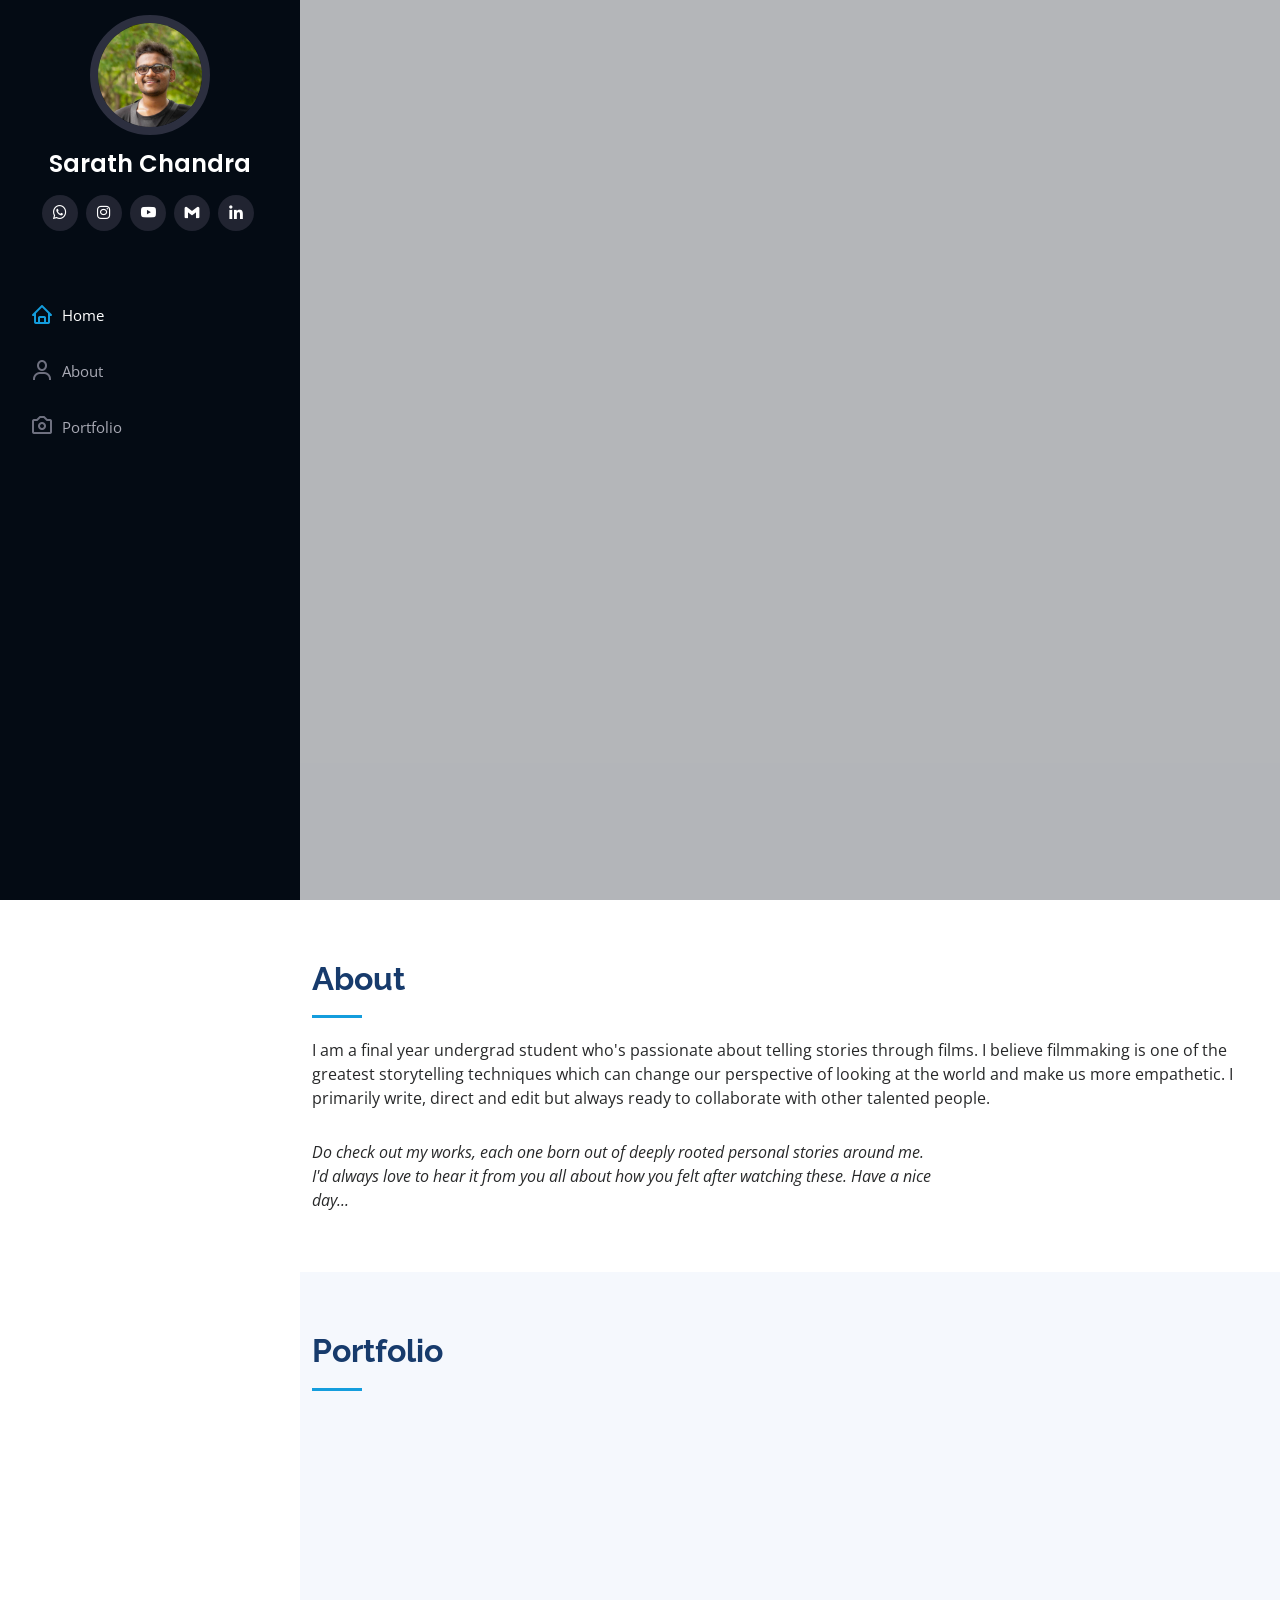
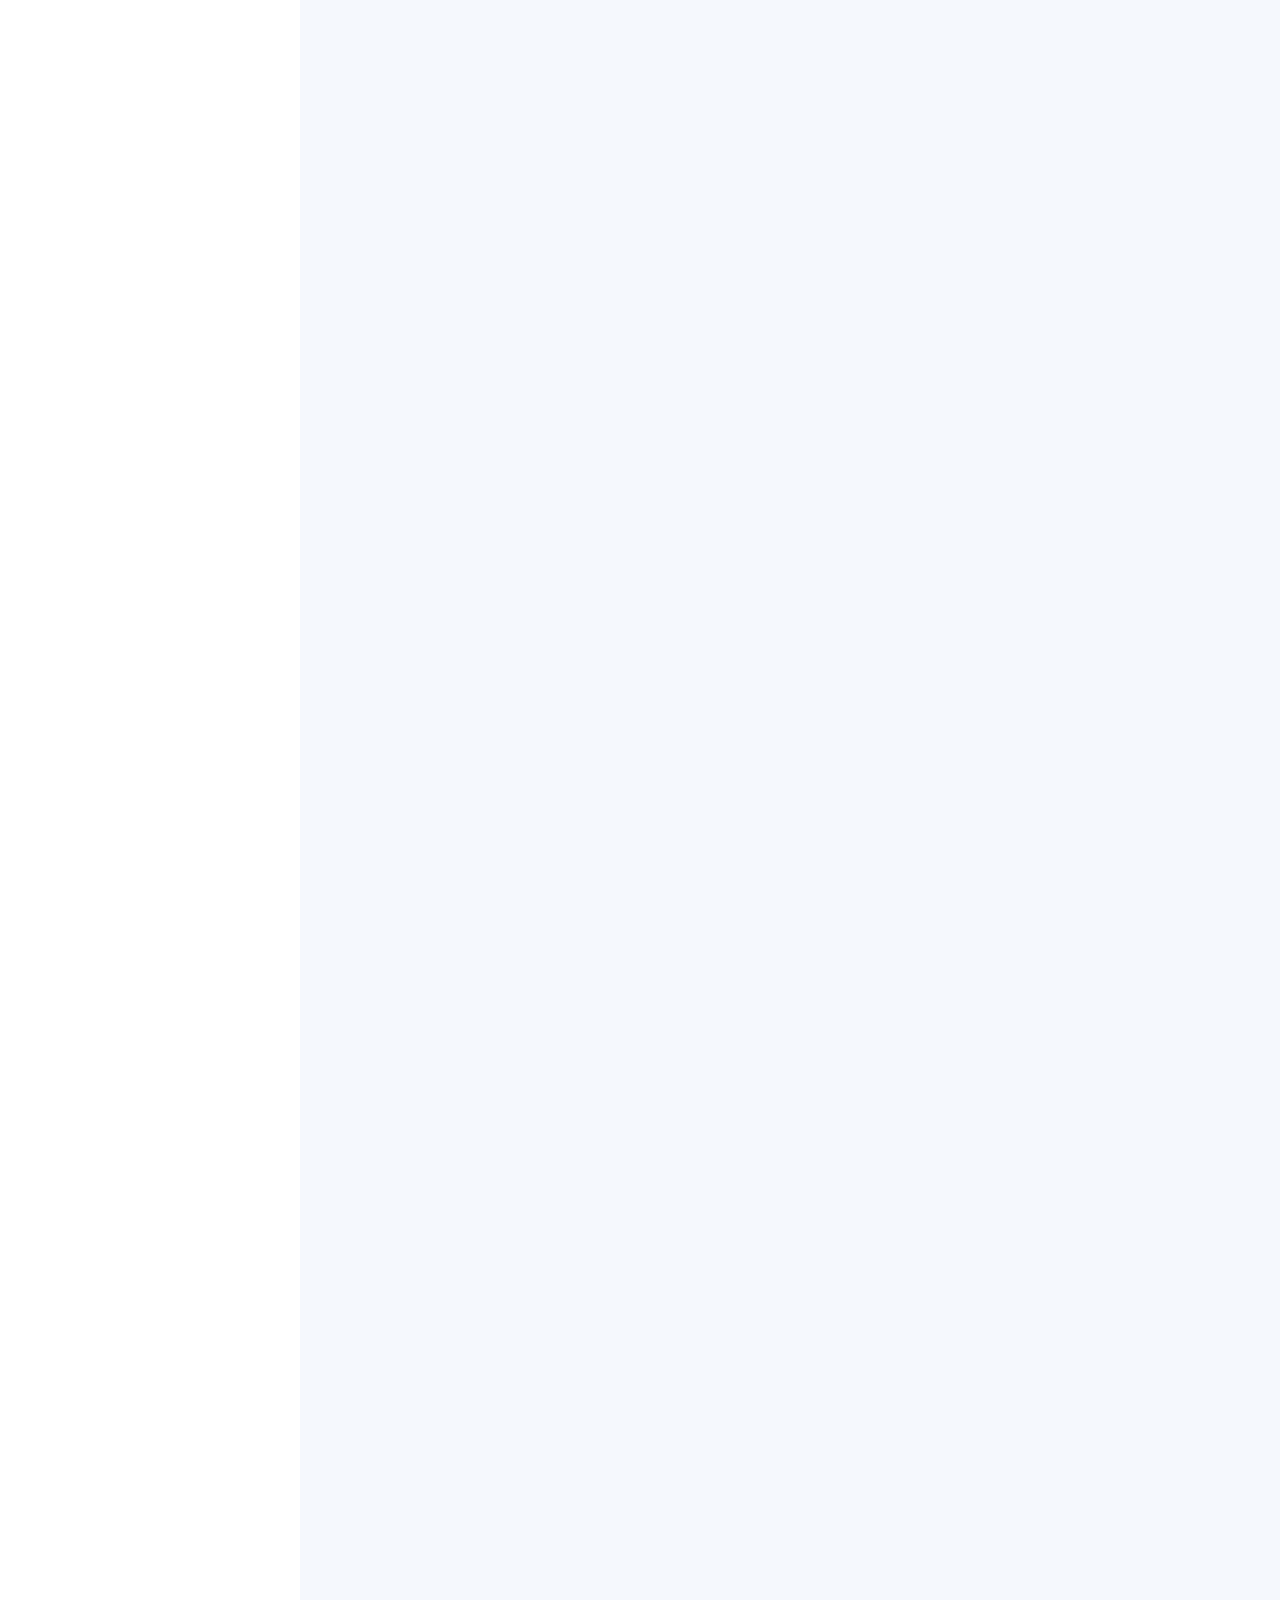
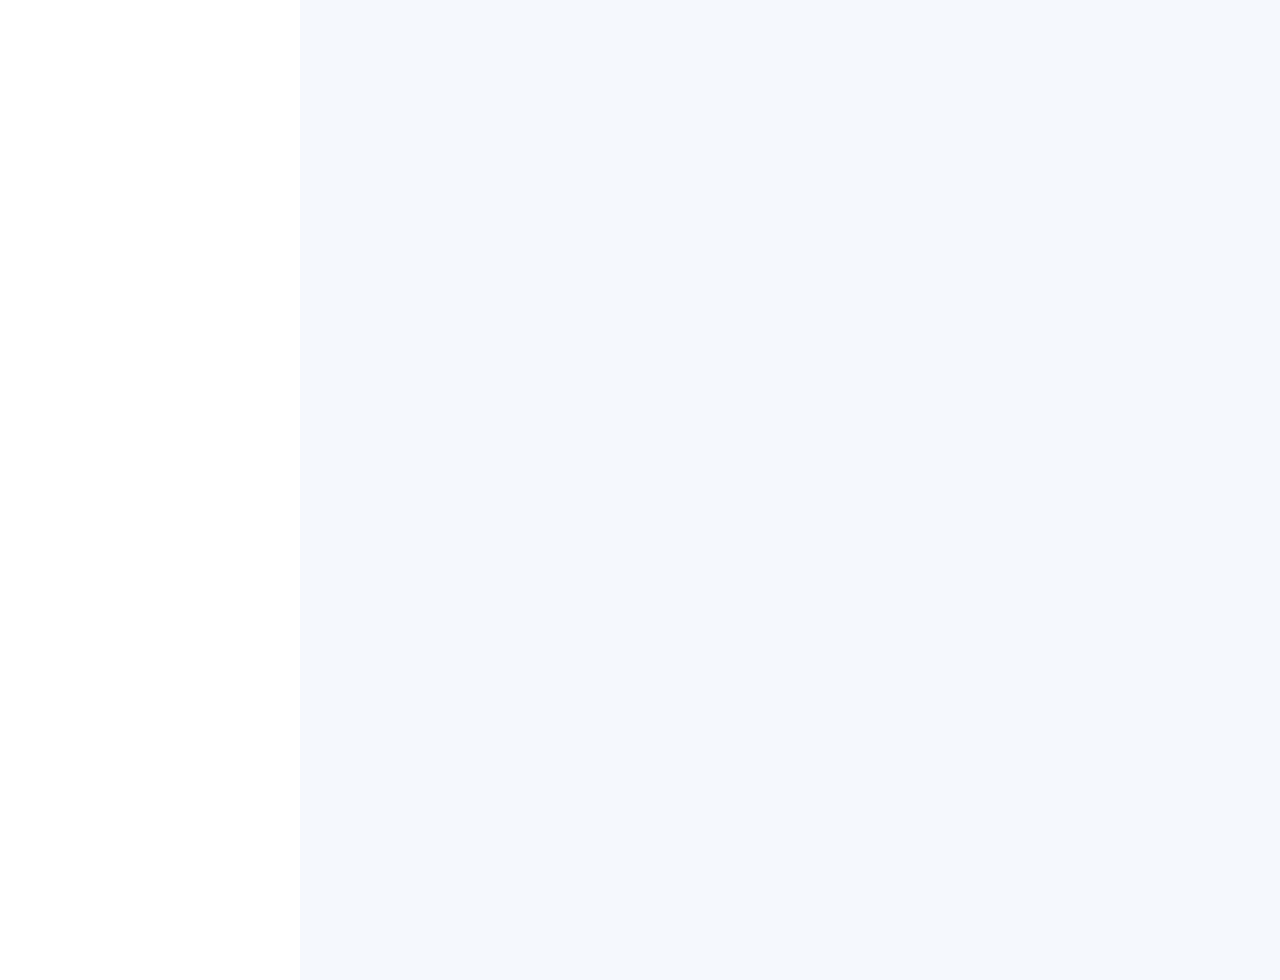
==== index.html @ f49d1298 "added reels" ====
<!DOCTYPE html>
<html lang="en">

<head>
  <meta charset="utf-8">
  <meta content="width=device-width, initial-scale=1.0" name="viewport">

  <title>Sarath Chandra - Portfolio</title>
  <meta content="" name="description">
  <meta content="" name="keywords">

  <!-- Favicons -->
  <link href="img/favicon.png" rel="icon">
  <link href="img/apple-touch-icon.png" rel="apple-touch-icon">

  <!-- Google Fonts -->
  <link href="https://fonts.googleapis.com/css?family=Open+Sans:300,300i,400,400i,600,600i,700,700i|Raleway:300,300i,400,400i,500,500i,600,600i,700,700i|Poppins:300,300i,400,400i,500,500i,600,600i,700,700i" rel="stylesheet">

  <!-- Vendor CSS Files -->
  <link href="assets/vendor/aos/aos.css" rel="stylesheet">
  <link href="assets/vendor/bootstrap/css/bootstrap.min.css" rel="stylesheet">
  <link href="assets/vendor/bootstrap-icons/bootstrap-icons.css" rel="stylesheet">
  <link href="assets/vendor/boxicons/css/boxicons.min.css" rel="stylesheet">
  <link href="assets/vendor/glightbox/css/glightbox.min.css" rel="stylesheet">
  <link href="assets/vendor/swiper/swiper-bundle.min.css" rel="stylesheet">

  <!-- Template Main CSS File -->
  <link href="style.css" rel="stylesheet">
</head>

<body>

  <!-- ======= Mobile nav toggle button ======= -->
  <i class="bi bi-list mobile-nav-toggle d-xl-none"></i>

  <!-- ======= Header ======= -->
  <header id="header">
    <div class="d-flex flex-column">

      <div class="profile">
        <img src="img/mypic.jpg" alt="" class="img-fluid rounded-circle">
        <h1 class="text-light"><a href="index.html">Sarath Chandra</a></h1>
        <div class="social-links mt-3 text-center">
          <a href="https://wa.me/9121639111" target="_blank" class="whatsapp"><i class="bx bxl-whatsapp"></i></a>
          <a href="https://www.instagram.com/sarath.chandra.k/" target="_blank" class="instagram"><i class="bx bxl-instagram"></i></a>
          <a href="https://www.youtube.com/@lawnmates1737" target="_blank" class="youtube"><i class="bx bxl-youtube"></i></a>
          <a href="mailto:workmail.sarath@gmail.com" target="_blank" class="gmail"><i class="bx bxl-gmail"></i></a>
          <a href="https://www.linkedin.com/in/sarath-chandra-b9487b220" target="_blank" class="linkedin"><i class="bx bxl-linkedin"></i></a>
        </div>
      </div>
      
      <nav id="navbar" class="nav-menu navbar">
        <ul>
          <li><a href="#hero" class="nav-link scrollto active"><i class="bx bx-home"></i> <span>Home</span></a></li>
          <li><a href="#about" class="nav-link scrollto"><i class="bx bx-user"></i> <span>About</span></a></li>
          <li><a href="#portfolio" class="nav-link scrollto"><i class="bx bx-camera"></i> <span>Portfolio</span></a></li>
          
         
        

        </ul>
      </nav><!-- .nav-menu -->
    </div>
  </header><!-- End Header -->

  <!-- ======= Hero Section ======= -->
  <section id="hero" class="d-flex flex-column justify-content-center align-items-center">
    <div class="hero-container" data-aos="fade-in">
      <h1>Hey you...</h1>
      <p><span class="typed" data-typed-items="Welcome..., నమస్కారం..., வருக..., नमस्कार..."></span></p>
    </div>
  
  </section><!-- End Hero -->

  <main id="main">

    <!-- ======= About Section ======= -->
    <section id="about" class="about">
      <div class="container">

        <div class="section-title">
          <h2>About</h2>
          <p> I am a final year undergrad student who's passionate about telling stories through films. I believe filmmaking is one of the greatest storytelling techniques which can change our perspective of looking at the world and make us more empathetic. I primarily write, direct and edit but always ready to collaborate with other talented people. 
            </p>
        </div>

        <div class="row">
          <div class="col-lg-8 pt-4 pt-lg-0 content" >
        
            <p class="fst-italic">
              Do check out my works, each one born out of deeply rooted personal stories around me. I'd always love to hear it from you all about how you felt after watching these. Have a nice day...
            </p>
          </div>
        </div>

      </div>
    </section><!-- End About Section -->

    <!-- ======= Portfolio Section ======= -->
    <section id="portfolio" class="portfolio section-bg">
      <div class="container">

        <div class="section-title">
          <h2>Portfolio</h2>
         </div>

        <div class="row" data-aos="fade-up">
          <div class="col-lg-12 d-flex justify-content-center">
            <ul id="portfolio-flters">
              <li data-filter="*" class="filter-active">All</li>
              <li data-filter=".filter-app">Short Films</li>
              <li data-filter=".filter-card">Micro Films</li>
              <li data-filter=".filter-make">Ad Films</li>
              <li data-filter=".filter-web">Plays</li>
              <li data-filter=".filter-reel">Reels</li>
            </ul>
          </div>
        </div>
        
        <div class="row portfolio-container" data-aos="fade-up" data-aos-delay="100">

            <div class="col-lg-4 col-md-6 portfolio-item filter-app">
            <div class="portfolio-wrap">
              <img src="img/20.chemistryposter.png" class="img-fluid" alt="">
              <div class="portfolio-links">
                <a href="img/20.chemistry.png" data-gallery="portfolioGallery" class="portfolio-lightbox"><i class="bx bx-info-circle"></i></a>
                <a href= "https://youtu.be/amoWPCdH-rs" target="_blank" title="Play Glimpse"><i class="bx bx-play"></i></a>
              </div>
            </div>
            </div>

            <div class="col-lg-4 col-md-6 portfolio-item filter-make">
            <div class="portfolio-wrap">
              <img src="img/19.137yearsofcokeadposter.jpg" class="img-fluid" alt="">
              <div class="portfolio-links">
                <a href="img/cocacolaad2.png" data-gallery="portfolioGallery" class="portfolio-lightbox"><i class="bx bx-info-circle"></i></a>
                <a href="https://drive.google.com/file/d/1lDJmnnoJ8OHc4qUSep_aVyc1HinkWiTU/view?usp=drive_link" target="_blank" title="Play"><i class="bx bx-play"></i></a>
              </div>
            </div>
          </div>

          <div class="col-lg-4 col-md-6 portfolio-item filter-card">
            <div class="portfolio-wrap">
              <img src="img/18.theparty_updatedposter.png" class="img-fluid" alt="">
              <div class="portfolio-links">
                <a href="img/18.theparty2.png" data-gallery="portfolioGallery" class="portfolio-lightbox"><i class="bx bx-info-circle"></i></a>
                <a href="https://www.instagram.com/reel/CtZBqgNg3Sz/" target="_blank" title="Play"> <i class="bx bx-play"></i></a>
              </div>
            </div>
          </div>

          <!--2023 reflections-->
          <div class="col-lg-4 col-md-6 portfolio-item filter-reel">
            <div class="portfolio-wrap">
              <img src="img\reflection23.jpg" class="img-fluid" alt="">
              <div class="portfolio-links">
                <a href="img\sfhreelsinfo.png" data-gallery="portfolioGallery" class="portfolio-lightbox"><i class="bx bx-info-circle"></i></a>
                <a href= "https://youtu.be/Xyq0mtbstQs?si=aU63a0dsyzYA0HAG" target="_blank" title="Play"><i class="bx bx-play"></i></a>
              </div>
            </div>
          </div>

          <!--2023 ks aih-->
          <div class="col-lg-4 col-md-6 portfolio-item filter-reel">
            <div class="portfolio-wrap">
              <img src="img\ks23AIH.jpg" class="img-fluid" alt="">
              <div class="portfolio-links">
                <a href="img\sfhreelsinfo.png" data-gallery="portfolioGallery" class="portfolio-lightbox"><i class="bx bx-info-circle"></i></a>
                <a href= "https://www.instagram.com/reel/CsRSO9Ws9M0/?utm_source=ig_web_copy_link" target="_blank" title="Play"><i class="bx bx-play"></i></a>
              </div>
            </div>
          </div>

          <!--2023 smt ks promo-->
          <div class="col-lg-4 col-md-6 portfolio-item filter-reel">
            <div class="portfolio-wrap">
              <img src="img\SFHReels.png" class="img-fluid" alt="">
              <div class="portfolio-links">
                <a href="img\sfhreelsinfo.png" data-gallery="portfolioGallery" class="portfolio-lightbox"><i class="bx bx-info-circle"></i></a>
                <a href= "https://www.instagram.com/reel/CrfMZRbAGXr/?utm_source=ig_web_copy_link" target="_blank" title="Play"><i class="bx bx-play"></i></a>
              </div>
            </div>
          </div>

          <!--2023 ks promo-->
          <div class="col-lg-4 col-md-6 portfolio-item filter-reel">
            <div class="portfolio-wrap">
              <img src="img\ks23promo.png" class="img-fluid" alt="">
              <div class="portfolio-links">
                <a href="img\sfhreelsinfo.png" data-gallery="portfolioGallery" class="portfolio-lightbox"><i class="bx bx-info-circle"></i></a>
                <a href= "https://www.instagram.com/reel/CrZ72AsMELf/?utm_source=ig_web_copy_link" target="_blank" title="Play"><i class="bx bx-play"></i></a>
              </div>
            </div>
          </div>

          <!--2023 daksh aih-->
          <div class="col-lg-4 col-md-6 portfolio-item filter-reel">
            <div class="portfolio-wrap">
              <img src="img\daksh23AIH.jpg" class="img-fluid" alt="">
              <div class="portfolio-links">
                <a href="img\sfhreelsinfo.png" data-gallery="portfolioGallery" class="portfolio-lightbox"><i class="bx bx-info-circle"></i></a>
                <a href= "https://www.instagram.com/reel/Cq24mKULUfH/?utm_source=ig_web_copy_link" target="_blank" title="Play"><i class="bx bx-play"></i></a>
              </div>
            </div>
          </div>

          <!--2023 daksh promo-->
          <div class="col-lg-4 col-md-6 portfolio-item filter-reel">
            <div class="portfolio-wrap">
              <img src="img\daksh23promo.jpg" class="img-fluid" alt="">
              <div class="portfolio-links">
                <a href="img\sfhreelsinfo.png" data-gallery="portfolioGallery" class="portfolio-lightbox"><i class="bx bx-info-circle"></i></a>
                <a href= "https://www.instagram.com/reel/CqiD5UsjJ1c/?utm_source=ig_web_copy_link" target="_blank" title="Play"><i class="bx bx-play"></i></a>
              </div>
            </div>
          </div>

          <!--2023 colosseum aih-->
          <div class="col-lg-4 col-md-6 portfolio-item filter-reel">
            <div class="portfolio-wrap">
              <img src="img\colosseum23AIH.jpg" class="img-fluid" alt="">
              <div class="portfolio-links">
                <a href="img\sfhreelsinfo.png" data-gallery="portfolioGallery" class="portfolio-lightbox"><i class="bx bx-info-circle"></i></a>
                <a href= "https://www.instagram.com/reel/Cp2qAFEDLOa/?utm_source=ig_web_copy_link" target="_blank" title="Play"><i class="bx bx-play"></i></a>
              </div>
            </div>
          </div>

          <!--2023 colosseum promo-->
          <div class="col-lg-4 col-md-6 portfolio-item filter-reel">
            <div class="portfolio-wrap">
              <img src="img\colosseum_promo_2023.jpg" class="img-fluid" alt="">
              <div class="portfolio-links">
                <a href="img\sfhreelsinfo.png" data-gallery="portfolioGallery" class="portfolio-lightbox"><i class="bx bx-info-circle"></i></a>
                <a href= "https://www.instagram.com/reel/Cpc--iNJKsD/?utm_source=ig_web_copy_link" target="_blank" title="Play"><i class="bx bx-play"></i></a>
              </div>
            </div>
          </div>

          <div class="col-lg-4 col-md-6 portfolio-item filter-app">
            <div class="portfolio-wrap">
              <img src="img/17.splitposter.png" class="img-fluid" alt="">
              <div class="portfolio-links">
                <a href="img/17.split2.png"data-gallery="portfolioGallery" class="portfolio-lightbox"><i class="bx bx-info-circle"></i></a>
                <a href="https://drive.google.com/file/d/1t9j_bDFyWEEx2SCdiOYQ45UoPZ-ipkiC/view?usp=sharing" target="_blank" title="Play"><i class="bx bx-play"></i></a>
              </div>
            </div>
          </div>

          <div class="col-lg-4 col-md-6 portfolio-item filter-app">
            <div class="portfolio-wrap">
              <img src="img\16.oltposter.png" class="img-fluid" alt="">
              <div class="portfolio-links">
                <a href="img\15.olt2.png"data-gallery="portfolioGallery" class="portfolio-lightbox"><i class="bx bx-info-circle"></i></a>
                <a href="https://www.instagram.com/tv/Cmt0NiLIvm7/?utm_source=ig_web_copy_link" target="_blank" title="Play"><i class="bx bx-play"></i></a>
              </div>
            </div>
          </div>

          <div class="col-lg-4 col-md-6 portfolio-item filter-app">
            <div class="portfolio-wrap">
              <img src="img\15.apaarthamposter.png" class="img-fluid" alt="">
              <div class="portfolio-links">
                <a href="img\14.apaartham2.png"data-gallery="portfolioGallery" class="portfolio-lightbox"><i class="bx bx-info-circle"></i></a>
                <a href="https://clasc.page.link/nvnh3MQYfusKuFMQ6" target="_blank" title="Play"><i class="bx bx-play"></i></a>
              </div>
            </div>
          </div>

          <div class="col-lg-4 col-md-6 portfolio-item filter-card">
            <div class="portfolio-wrap">
              <img src="img\14.courageposter.png" class="img-fluid" alt="">
              <div class="portfolio-links">
                <a href="img\13.courage2.png" data-gallery="portfolioGallery" class="portfolio-lightbox"><i class="bx bx-info-circle"></i></a>
                <a href="https://drive.google.com/file/d/1FhWVODr_g1e5mhJK10L5Zcziqpof5TRI/view?usp=sharing" target="_blank" title="Play"><i class="bx bx-play"></i></a>
              </div>
            </div>
          </div>

          <!--2022 carpe aih-->
          <div class="col-lg-4 col-md-6 portfolio-item filter-reel">
            <div class="portfolio-wrap">
              <img src="img\SFHReels.png" class="img-fluid" alt="">
              <div class="portfolio-links">
                <a href="img\sfhreelsinfo.png" data-gallery="portfolioGallery" class="portfolio-lightbox"><i class="bx bx-info-circle"></i></a>
                <a href= "https://www.instagram.com/reel/Ckr9-EfjJRz/?utm_source=ig_web_copy_link" target="_blank" title="Play"><i class="bx bx-play"></i></a>
              </div>
            </div>
          </div>

          <!--2022 carpe promo-->
          <div class="col-lg-4 col-md-6 portfolio-item filter-reel">
            <div class="portfolio-wrap">
              <img src="img\SFHReels.png" class="img-fluid" alt="">
              <div class="portfolio-links">
                <a href="img\sfhreelsinfo.png" data-gallery="portfolioGallery" class="portfolio-lightbox"><i class="bx bx-info-circle"></i></a>
                <a href= "https://www.instagram.com/reel/CkPof15DvHZ/?utm_source=ig_web_copy_link" target="_blank" title="Play"><i class="bx bx-play"></i></a>
              </div>
            </div>
          </div>

          <div class="col-lg-4 col-md-6 portfolio-item filter-make">
            <div class="portfolio-wrap">
              <img src="img\13.whatismyaccountbalanceposter.png" class="img-fluid" alt="">
              <div class="portfolio-links">
                <a href="img\12.whatismyaccountbalance2.png" data-gallery="portfolioGallery" class="portfolio-lightbox"><i class="bx bx-info-circle"></i></a>
                <a href="https://drive.google.com/file/d/1NBv83fiydj52GQDJiF7b1V5cBhkvCHwy/view?usp=share_link" target="_blank" title="Play"><i class="bx bx-play"></i></a>
              </div>
            </div>
          </div>

          <!--2022 ks ori-->
          <div class="col-lg-4 col-md-6 portfolio-item filter-reel">
            <div class="portfolio-wrap">
              <img src="img\kuruksastra_stuff.jpg" class="img-fluid" alt="">
              <div class="portfolio-links">
                <a href="img\sfhreelsinfo.png" data-gallery="portfolioGallery" class="portfolio-lightbox"><i class="bx bx-info-circle"></i></a>
                <a href= "https://www.instagram.com/reel/CjnQUvhjigr/?utm_source=ig_web_copy_link" target="_blank" title="Play"><i class="bx bx-play"></i></a>
              </div>
            </div>
          </div>

          <div class="col-lg-4 col-md-6 portfolio-item filter-app">
            <div class="portfolio-wrap">
              <img src="img\12.togetherposter.png" class="img-fluid" alt="">
              <div class="portfolio-links">
                <a href="img\11.together2.png" data-gallery="portfolioGallery" class="portfolio-lightbox"><i class="bx bx-info-circle"></i></a>
                <a href="https://drive.google.com/file/d/16tcuZ6aX-Z5L891h5A8PcWfPCqiY7Y--/view" target="_blank" title="Play"><i class="bx bx-play"></i></a>
              </div>
            </div>
          </div>

           <!--2022 ks reflections-->
          <div class="col-lg-4 col-md-6 portfolio-item filter-reel">
            <div class="portfolio-wrap">
              <img src="img\reflections'22.png" class="img-fluid" alt="">
              <div class="portfolio-links">
                <a href="img\sfhreelsinfo.png" data-gallery="portfolioGallery" class="portfolio-lightbox"><i class="bx bx-info-circle"></i></a>
                <a href= "https://youtu.be/YjtJ_C4_vEU?si=zCrhOca3fgLFFkG_" target="_blank" title="Play"><i class="bx bx-play"></i></a>
              </div>
            </div>
          </div>

          <!--2022 ks aih-->
          <div class="col-lg-4 col-md-6 portfolio-item filter-reel">
            <div class="portfolio-wrap">
              <img src="img\ks22AIH.jpg" class="img-fluid" alt="">
              <div class="portfolio-links">
                <a href="img\sfhreelsinfo.png" data-gallery="portfolioGallery" class="portfolio-lightbox"><i class="bx bx-info-circle"></i></a>
                <a href= "https://youtu.be/7XzY-aNegtE?si=fs3IjbgPCnGDDe2z" target="_blank" title="Play"><i class="bx bx-play"></i></a>
              </div>
            </div>
          </div>

          <!--2022 ks promo -->
          <div class="col-lg-4 col-md-6 portfolio-item filter-reel">
            <div class="portfolio-wrap">
              <img src="img\kuruksastra_stuff.jpg" class="img-fluid" alt="">
              <div class="portfolio-links">
                <a href="img\sfhreelsinfo.png" data-gallery="portfolioGallery" class="portfolio-lightbox"><i class="bx bx-info-circle"></i></a>
                <a href= "https://www.instagram.com/p/Cev1h7Whpca/?utm_source=ig_web_copy_link" target="_blank" title="Play"><i class="bx bx-play"></i></a>
              </div>
            </div>
          </div>

          <!--2022 ks date -->
          <div class="col-lg-4 col-md-6 portfolio-item filter-reel">
            <div class="portfolio-wrap">
              <img src="img\kuruksastra_stuff.jpg" class="img-fluid" alt="">
              <div class="portfolio-links">
                <a href="img\sfhreelsinfo.png" data-gallery="portfolioGallery" class="portfolio-lightbox"><i class="bx bx-info-circle"></i></a>
                <a href= "https://www.instagram.com/reel/CeSlIddDpvb/?utm_source=ig_web_copy_link" target="_blank" title="Play"><i class="bx bx-play"></i></a>
              </div>
            </div>
          </div>

          <!--2022 ks tag-sfh -->
          <div class="col-lg-4 col-md-6 portfolio-item filter-reel">
            <div class="portfolio-wrap">
              <img src="img\SFHReels.png" class="img-fluid" alt="">
              <div class="portfolio-links">
                <a href="img\sfhreelsinfo.png" data-gallery="portfolioGallery" class="portfolio-lightbox"><i class="bx bx-info-circle"></i></a>
                <a href= "https://www.instagram.com/reel/Cen_swqFLxw/?utm_source=ig_web_copy_link" target="_blank" title="Play"><i class="bx bx-play"></i></a>
              </div>
            </div>
          </div>

          <!--2022 ks theme reveal -->
          <div class="col-lg-4 col-md-6 portfolio-item filter-reel">
            <div class="portfolio-wrap">
              <img src="img\kuruksastra_stuff.jpg" class="img-fluid" alt="">
              <div class="portfolio-links">
                <a href="img\sfhreelsinfo.png" data-gallery="portfolioGallery" class="portfolio-lightbox"><i class="bx bx-info-circle"></i></a>
                <a href= "https://www.instagram.com/p/Cd8c2FbBNQV/?utm_source=ig_web_copy_link" target="_blank" title="Play"><i class="bx bx-play"></i></a>
              </div>
            </div>
          </div>

          <div class="col-lg-4 col-md-6 portfolio-item filter-app">
            <div class="portfolio-wrap">
              <img src="img\11.spaceposter.png" class="img-fluid" alt="">
              <div class="portfolio-links">
                <a href="img\10.space2.png" data-gallery="portfolioGallery" class="portfolio-lightbox"><i class="bx bx-info-circle"></i></a>
                <a href="https://www.youtube.com/watch?v=F8qM9VkLld8" target="_blank" title="Play"><i class="bx bx-play"></i></a>
              </div>
            </div>
          </div>

          <div class="col-lg-4 col-md-6 portfolio-item filter-web">
            <div class="portfolio-wrap">
              <img src="img\9.malharposter.png" class="img-fluid" alt="">
              <div class="portfolio-links">
                <a href="img\9.malhar2.png" data-gallery="portfolioGallery" class="portfolio-lightbox"><i class="bx bx-info-circle"></i></a>
                <a href="https://drive.google.com/file/d/1LO8C80TENbHobNtkRlxhEobn4BW4UDR5/view" target="_blank" title="Play"><i class="bx bx-play"></i></a>
              </div>
            </div>
          </div>

          <div class="col-lg-4 col-md-6 portfolio-item filter-web">
            <div class="portfolio-wrap">
              <img src="img\10.threeknotsposter.png" class="img-fluid" alt="">
              <div class="portfolio-links">
                <a href="img\9b.ThreeKnots.png" data-gallery="portfolioGallery" class="portfolio-lightbox"><i class="bx bx-info-circle"></i></a>
                <a href="https://drive.google.com/file/d/1nyAW7Ta0-guG7nQSS0g9jDkRzeb3jPLB/view?usp=share_link" target="_blank" title="Play"><i class="bx bx-play"></i></a>
              </div>
            </div>
          </div>

          <div class="col-lg-4 col-md-6 portfolio-item filter-web">
            <div class="portfolio-wrap">
              <img src="img\8.happynewyearposter.png" class="img-fluid" alt="">
              <div class="portfolio-links">
                <a href="img\8.happynewyear2.png" data-gallery="portfolioGallery" class="portfolio-lightbox"><i class="bx bx-info-circle"></i></a>
                <a href="https://drive.google.com/file/d/1-aLfkLX_upOEAuroMPKUJsAfwURGpBYG/view" target="_blank" title="Play"><i class="bx bx-play"></i></a>
              </div>
            </div>
          </div>

          <!--2021 ori -->
            <div class="col-lg-4 col-md-6 portfolio-item filter-reel">
            <div class="portfolio-wrap">
              <img src="img\SFHReels.png" class="img-fluid" alt="">
              <div class="portfolio-links">
                <a href="img\sfhreelsinfo.png" data-gallery="portfolioGallery" class="portfolio-lightbox"><i class="bx bx-info-circle"></i></a>
                <a href= "https://www.instagram.com/reel/CWDwrUygIOz/?utm_source=ig_web_copy_link" target="_blank" title="Play"><i class="bx bx-play"></i></a>
              </div>
            </div>
          </div>

          <div class="col-lg-4 col-md-6 portfolio-item filter-app">
            <div class="portfolio-wrap">
              <img src="img\7.journalposter.png" class="img-fluid" alt="">
              <div class="portfolio-links">
                <a href="img\7.journal2.png" data-gallery="portfolioGallery" class="portfolio-lightbox"><i class="bx bx-info-circle"></i></a>
                <a href="https://www.youtube.com/watch?v=sQBbqt5XD0k" target="_blank" title="Play"><i class="bx bx-play"></i></a>
              </div>
            </div>
          </div>

          <!--caracella promo-->
          <div class="col-lg-4 col-md-6 portfolio-item filter-reel">
            <div class="portfolio-wrap">
              <img src="img\caracalla_promo.png" class="img-fluid" alt="">
              <div class="portfolio-links">
                <a href="img\sfhreelsinfo.png" data-gallery="portfolioGallery" class="portfolio-lightbox"><i class="bx bx-info-circle"></i></a>
                <a href= "https://www.instagram.com/p/CTHj3gCgUTb/?utm_source=ig_web_copy_link" target="_blank" title="Play"><i class="bx bx-play"></i></a>
              </div>
            </div>
          </div>
          
          <div class="col-lg-4 col-md-6 portfolio-item filter-card">
            <div class="portfolio-wrap">
              <img src="img\6.ladybirdposter.png" class="img-fluid" alt="">
              <div class="portfolio-links">
                <a href="img\6.ladybird2.png" data-gallery="portfolioGallery" class="portfolio-lightbox"><i class="bx bx-info-circle"></i></a>
                <a href="https://drive.google.com/file/d/1j1OR3rkOXXavEsc6wv5eZBPfCTN1o99u/view" target="_blank" title="Play"><i class="bx bx-play"></i></a>
              </div>
            </div>
          </div>

          <div class="col-lg-4 col-md-6 portfolio-item filter-web">
            <div class="portfolio-wrap">
              <img src="img\5.blotchesposter.png" class="img-fluid" alt="">
              <div class="portfolio-links">
                <a href="img\5.blotches2.png"  data-gallery="portfolioGallery" class="portfolio-lightbox"><i class="bx bx-info-circle"></i></a>
                <a href="https://drive.google.com/file/d/1rFl_CLJeFv92zoQ0jSz4kV37EfcAn7pZ/view?usp=sharing" target="_blank" title="Play"><i class="bx bx-play"></i></a>
              </div>
            </div>
          </div>

          <div class="col-lg-4 col-md-6 portfolio-item filter-web">
            <div class="portfolio-wrap">
              <img src="img\4.mortonsforkposter.png" class="img-fluid" alt="">
              <div class="portfolio-links">
                <a href="img\4.mortonsfork2.png" data-gallery="portfolioGallery" class="portfolio-lightbox"><i class="bx bx-info-circle"></i></a>
                <a href="https://drive.google.com/file/d/157jPMsq9lj1nGEAM36Pc1PHP0GzO6EV6/view?usp=share_link" target="_blank" title="Play"><i class="bx bx-play"></i></a>
              </div>
            </div>
          </div>

          <div class="col-lg-4 col-md-6 portfolio-item filter-app">
            <div class="portfolio-wrap">
              <img src="img\3.sorryposter.png" class="img-fluid" alt="">
              <div class="portfolio-links">
                <a href="img\3.sorry2.png"data-gallery="portfolioGallery" class="portfolio-lightbox"><i class="bx bx-info-circle"></i></a>
                <a href="https://www.youtube.com/watch?v=wvxcfU05Cm0" target="_blank" title="Play"><i class="bx bx-play"></i></a>
              </div>
            </div>
          </div>

          <div class="col-lg-4 col-md-6 portfolio-item filter-card">
            <div class="portfolio-wrap">
              <img src="img\2.goodbyeearthposter.png" class="img-fluid" alt="">
              <div class="portfolio-links">
                <a href="img\2.goodbyeearth2.png" data-gallery="portfolioGallery" class="portfolio-lightbox"><i class="bx bx-info-circle"></i></a>
                <a href="https://drive.google.com/file/d/1WyAuhCnBXGtxw4TWwj7KkXVZF5qh_wL8/view?usp=share_link" target="_blank" title="Play"or><i class="bx bx-play"></i></a>
              </div>
            </div>
          </div>

          <div class="col-lg-4 col-md-6 portfolio-item filter-card">
            <div class="portfolio-wrap">
              <img src="img\1.headsortailsposter.png" class="img-fluid" alt="">
              <div class="portfolio-links">
                <a href="img\1.headsortails2.png" data-gallery="portfolioGallery" class="portfolio-lightbox"><i class="bx bx-info-circle"></i></a>
                <a href="https://drive.google.com/file/d/1yGOcgvagG6M5b6bzteh3jxWRHL8aY5uZ/view?usp=share_link" target="_blank" title="Play"><i class="bx bx-play"></i></a>
              </div>
            </div>
          </div>

        </div>
      </div>
    </section><!-- End Portfolio Section -->

    

    

   

  </main><!-- End #main -->

  <a href="#" class="back-to-top d-flex align-items-center justify-content-center"><i class="bi bi-arrow-up-short"></i></a>

  <!-- Vendor JS Files -->
  <script src="assets/vendor/purecounter/purecounter_vanilla.js"></script>
  <script src="assets/vendor/aos/aos.js"></script>
  <script src="assets/vendor/bootstrap/js/bootstrap.bundle.min.js"></script>
  <script src="assets/vendor/glightbox/js/glightbox.min.js"></script>
  <script src="assets/vendor/isotope-layout/isotope.pkgd.min.js"></script>
  <script src="assets/vendor/swiper/swiper-bundle.min.js"></script>
  <script src="assets/vendor/typed.js/typed.min.js"></script>
  <script src="assets/vendor/waypoints/noframework.waypoints.js"></script>
  <script src="assets/vendor/php-email-form/validate.js"></script>

  <!-- Template Main JS File -->
  <script src="main.js"></script>

</body>

</html>
---- style.css ----
/*--------------------------------------------------------------
# General
--------------------------------------------------------------*/
body {
  font-family: "Open Sans", sans-serif;
  color: #272829;
}

a {
  color: #149ddd;
  text-decoration: none;
}

a:hover {
  color: #37b3ed;
  text-decoration: none;
}

h1,
h2,
h3,
h4,
h5,
h6 {
  font-family: "Raleway", sans-serif;
}

/*--------------------------------------------------------------
# Back to top button
--------------------------------------------------------------*/
.back-to-top {
  position: fixed;
  visibility: hidden;
  opacity: 0;
  right: 15px;
  bottom: 15px;
  z-index: 996;
  background: #149ddd;
  width: 40px;
  height: 40px;
  border-radius: 50px;
  transition: all 0.4s;
}

.back-to-top i {
  font-size: 28px;
  color: #fff;
  line-height: 0;
}

.back-to-top:hover {
  background: #2eafec;
  color: #fff;
}

.back-to-top.active {
  visibility: visible;
  opacity: 1;
}

/*--------------------------------------------------------------
# Header
--------------------------------------------------------------*/
#header {
  position: fixed;
  top: 0;
  left: 0;
  bottom: 0;
  width: 300px;
  transition: all ease-in-out 0.5s;
  z-index: 9997;
  transition: all 0.5s;
  padding: 0 15px;
  background: #040b14;
  overflow-y: auto;
}

#header .profile img {
  margin: 15px auto;
  display: block;
  width: 120px;
  border: 8px solid #2c2f3f;
}

#header .profile h1 {
  font-size: 24px;
  margin: 0;
  padding: 0;
  font-weight: 600;
  -moz-text-align-last: center;
  text-align-last: center;
  font-family: "Poppins", sans-serif;
}

#header .profile h1 a,
#header .profile h1 a:hover {
  color: #fff;
  text-decoration: none;
}

#header .profile .social-links a {
  font-size: 18px;
  display: inline-block;
  background: #212431;
  color: #fff;
  line-height: 1;
  padding: 8px 0;
  margin-right: 4px;
  border-radius: 50%;
  text-align: center;
  width: 36px;
  height: 36px;
  transition: 0.0s;
}

#header .profile .social-links a:hover {
  background: #149ddd;
  color: #fff;
  text-decoration: none;
}

#main {
  margin-left: 300px;
}

@media (max-width: 1199px) {
  #header {
    left: -300px;
  }

  #main {
    margin-left: 0;
  }
}

/*--------------------------------------------------------------
# Navigation Menu
--------------------------------------------------------------*/
/* Desktop Navigation */
.nav-menu {
  padding: 60px 0 0 0;
}

.nav-menu * {
  margin: 0;
  padding: 0;
  list-style: none;
}

.nav-menu>ul>li {
  position: relative;
  white-space: nowrap;
}

.nav-menu a,
.nav-menu a:focus {
  display: flex;
  align-items: center;
  color: #a8a9b4;
  padding: 12px 15px;
  margin-bottom: 8px;
  transition: 0.3s;
  font-size: 15px;
}

.nav-menu a i,
.nav-menu a:focus i {
  font-size: 24px;
  padding-right: 8px;
  color: #6f7180;
}

.nav-menu a:hover,
.nav-menu .active,
.nav-menu .active:focus,
.nav-menu li:hover>a {
  text-decoration: none;
  color: #fff;
}

.nav-menu a:hover i,
.nav-menu .active i,
.nav-menu .active:focus i,
.nav-menu li:hover>a i {
  color: #149ddd;
}

/* Mobile Navigation */
.mobile-nav-toggle {
  position: fixed;
  right: 15px;
  top: 15px;
  z-index: 9998;
  border: 0;
  font-size: 24px;
  transition: all 0.4s;
  outline: none !important;
  background-color: #149ddd;
  color: #fff;
  width: 40px;
  height: 40px;
  display: inline-flex;
  align-items: center;
  justify-content: center;
  line-height: 0;
  border-radius: 50px;
  cursor: pointer;
}

.mobile-nav-active {
  overflow: hidden;
}

.mobile-nav-active #header {
  left: 0;
}

/*--------------------------------------------------------------
# Hero Section
--------------------------------------------------------------*/
#hero {
  width: 100%;
  height: 100vh;

  background: url("https://images7.alphacoders.com/108/1080692.jpg") top center;



  background-size: cover;
}

#hero:before {
  content: "";
  background: rgba(5, 13, 24, 0.3);
  position: absolute;
  bottom: 0;
  top: 0;
  left: 0;
  right: 0;
  z-index: 1;
}

#hero .hero-container {
  position: relative;
  left:600px;
  z-index: 2;
  min-width: 300px;
}

#hero h1 {
  margin: 0 0 10px 0;
  font-size: 50px;
  font-weight: 700;
  line-height: 70px;
  color: black;
}

#hero p {
  color: black;
  margin-bottom: 25px;
  font-size: 30px;
  font-family: "poppins-bold", sans-serif;
}

#hero p span {
  color: black;
  padding-bottom: 4px;
  letter-spacing: 1px;
  border-bottom: 3px solid black;
}

@media (min-width: 1024px) {
  #hero {
    background-attachment: fixed;
  }
}

@media (max-width: 768px) {
  #hero h1 {
    font-size: 28px;
    line-height: 36px;
  }

  #hero h2 {
    font-size: 18px;
    line-height: 24px;
    margin-bottom: 30px;
  }
}

/*--------------------------------------------------------------
# Sections General
--------------------------------------------------------------*/
section {
  padding: 60px 0;
  overflow: hidden;
}

.section-bg {
  background: #f5f8fd;
}

.section-title {
  padding-bottom: 30px;
}

.section-title h2 {
  font-size: 32px;
  font-weight: bold;
  margin-bottom: 20px;
  padding-bottom: 20px;
  position: relative;
  color: #173b6c;
}

.section-title h2::after {
  content: "";
  position: absolute;
  display: block;
  width: 50px;
  height: 3px;
  background: #149ddd;
  bottom: 0;
  left: 0;
}

.section-title p {
  margin-bottom: 0;
}

/*--------------------------------------------------------------
# About
--------------------------------------------------------------*/
.about .content h3 {
  font-weight: 700;
  font-size: 26px;
  color: #173b6c;
}

.about .content ul {
  list-style: none;
  padding: 0;
}

.about .content ul li {
  margin-bottom: 20px;
  display: flex;
  align-items: center;
}

.about .content ul strong {
  margin-right: 10px;
}

.about .content ul i {
  font-size: 16px;
  margin-right: 5px;
  color: #149ddd;
  line-height: 0;
}

.about .content p:last-child {
  margin-bottom: 0;
}

/*--------------------------------------------------------------
# Portfolio
--------------------------------------------------------------*/
.portfolio .portfolio-item {
  margin-bottom: 30px;
}

.portfolio #portfolio-flters {
  padding: 0;
  margin: 0 auto 35px auto;
  list-style: none;
  text-align: center;
  background: #fff;
  border-radius: 50px;
  padding: 2px 15px;
}

.portfolio #portfolio-flters li {
  cursor: pointer;
  display: inline-block;
  padding: 10px 15px 8px 15px;
  font-size: 14px;
  font-weight: 600;
  line-height: 1;
  text-transform: uppercase;
  color: #272829;
  margin-bottom: 5px;
  transition: all 0.3s ease-in-out;
}

.portfolio #portfolio-flters li:hover,
.portfolio #portfolio-flters li.filter-active {
  color: #149ddd;
}

.portfolio #portfolio-flters li:last-child {
  margin-right: 0;
}

.portfolio .portfolio-wrap {
  transition: 0.3s;
  position: relative;
  overflow: hidden;
  z-index: 1;
}

.portfolio .portfolio-wrap::before {
  content: "";
  background: rgba(255, 255, 255, 0.5);
  position: absolute;
  left: 0;
  right: 0;
  top: 0;
  bottom: 0;
  transition: all ease-in-out 0.3s;
  z-index: 2;
  opacity: 0;
}

.portfolio .portfolio-wrap .portfolio-links {
  opacity: 1;
  left: 0;
  right: 0;
  bottom: -60px;
  z-index: 3;
  position: absolute;
  transition: all ease-in-out 0.3s;
  display: flex;
  justify-content: center;
}

.portfolio .portfolio-wrap .portfolio-links a {
  color: #fff;
  font-size: 28px;
  text-align: center;
  background: rgba(20, 157, 221, 0.75);
  transition: 0.3s;
  width: 100%;
}

.portfolio .portfolio-wrap .portfolio-links a:hover {
  background: rgba(20, 157, 221, 0.95);
}

.portfolio .portfolio-wrap .portfolio-links a+a {
  border-left: 1px solid #37b3ed;
}

.portfolio .portfolio-wrap:hover::before {
  top: 0;
  left: 0;
  right: 0;
  bottom: 0;
  opacity: 1;
}

.portfolio .portfolio-wrap:hover .portfolio-links {
  opacity: 1;
  bottom: 0;
}


/*--------------------------------------------------------------
# Breadcrumbs
--------------------------------------------------------------*/
.breadcrumbs {
  padding: 20px 0;
  background: #f9f9f9;
}

.breadcrumbs h2 {
  font-size: 26px;
  font-weight: 300;
}

.breadcrumbs ol {
  display: flex;
  flex-wrap: wrap;
  list-style: none;
  padding: 0;
  margin: 0;
  font-size: 15px;
}

.breadcrumbs ol li+li {
  padding-left: 10px;
}

.breadcrumbs ol li+li::before {
  display: inline-block;
  padding-right: 10px;
  color: #0e2442;
  content: "/";
}

@media (max-width: 768px) {
  .breadcrumbs .d-flex {
    display: block !important;
  }

  .breadcrumbs ol {
    display: block;
  }

  .breadcrumbs ol li {
    display: inline-block;
  }
}
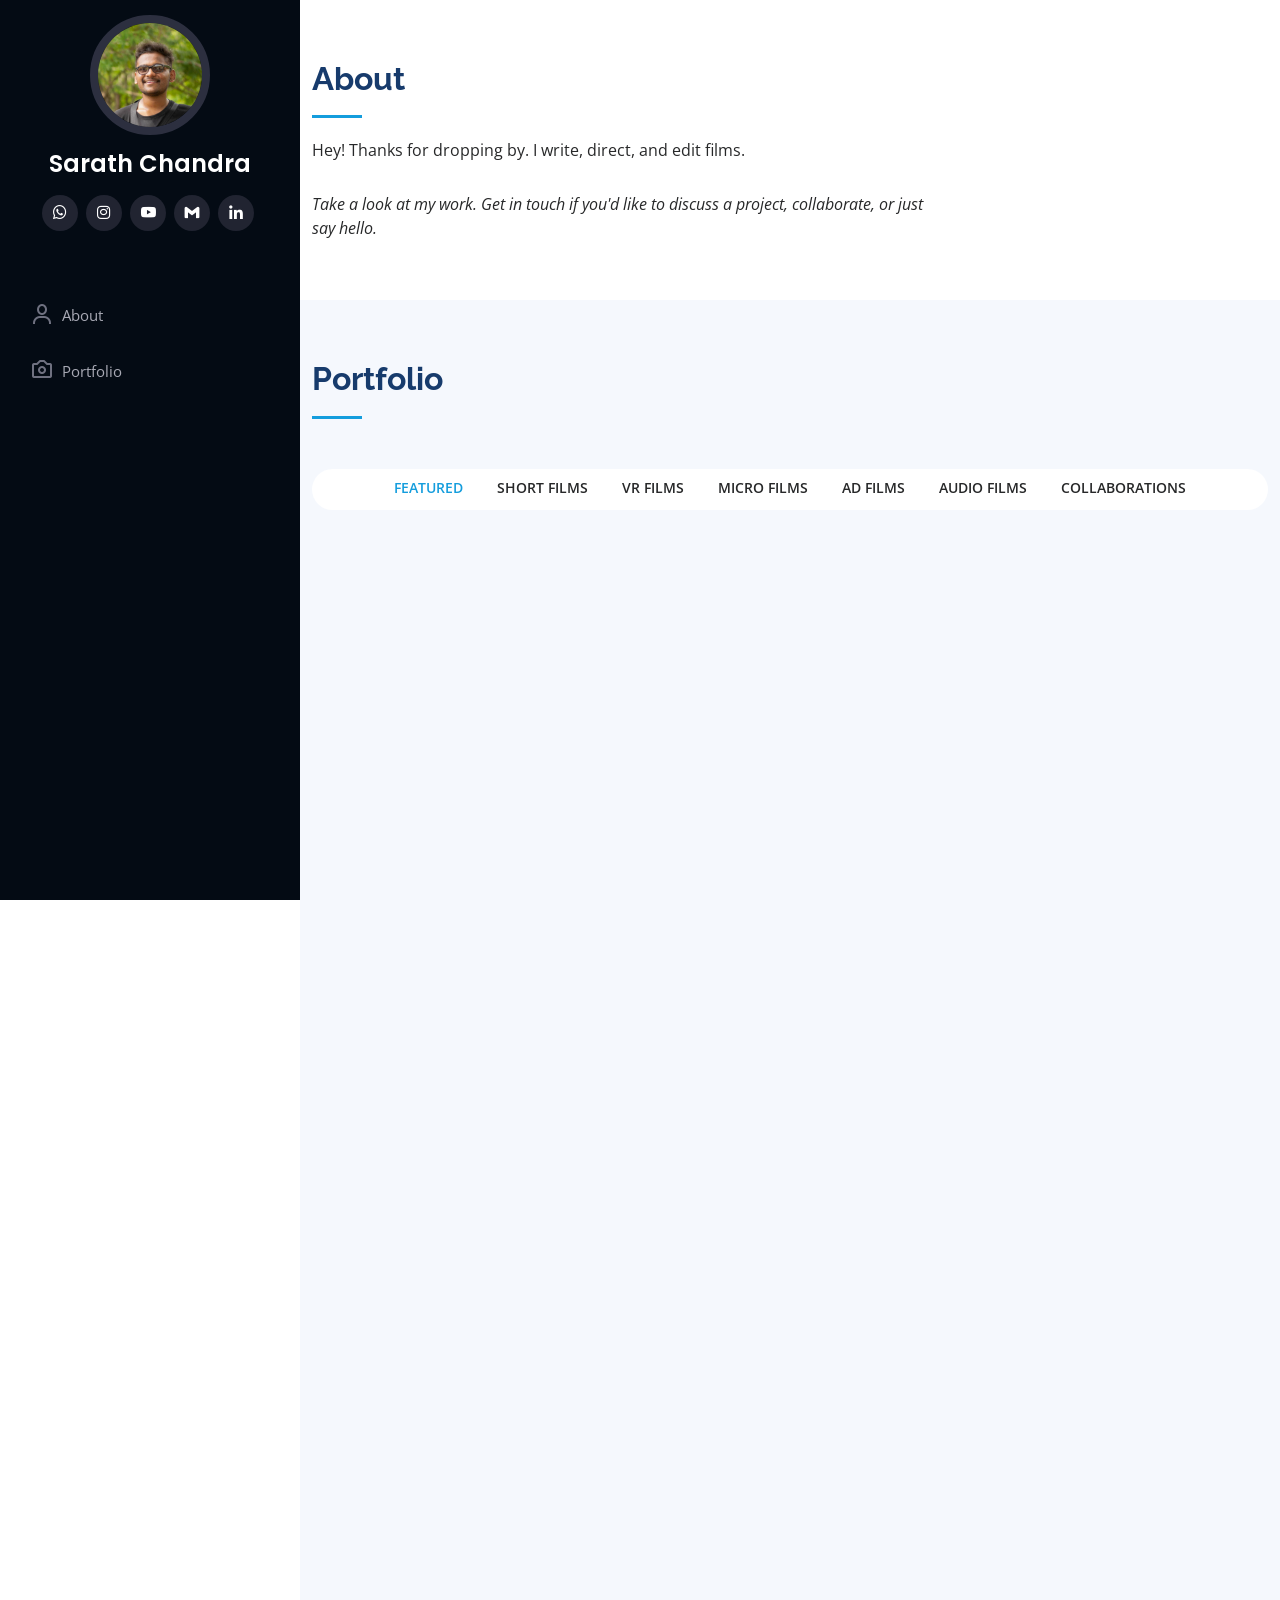
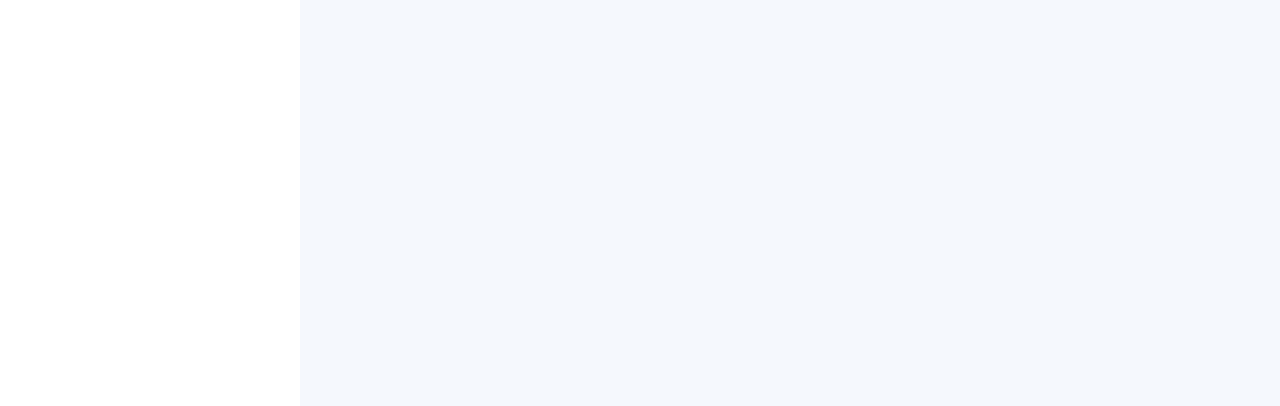
==== commit 881e1b74: "Updated website" ====
--- a/index.html
+++ b/index.html
@@ -41,9 +41,9 @@
         <img src="img/mypic.jpg" alt="" class="img-fluid rounded-circle">
         <h1 class="text-light"><a href="index.html">Sarath Chandra</a></h1>
         <div class="social-links mt-3 text-center">
-          <a href="https://wa.me/9121639111" target="_blank" class="whatsapp"><i class="bx bxl-whatsapp"></i></a>
+          <a href="https://wa.me/7396464433" target="_blank" class="whatsapp"><i class="bx bxl-whatsapp"></i></a>
           <a href="https://www.instagram.com/sarath.chandra.k/" target="_blank" class="instagram"><i class="bx bxl-instagram"></i></a>
-          <a href="https://www.youtube.com/@lawnmates1737" target="_blank" class="youtube"><i class="bx bxl-youtube"></i></a>
+          <a href="https://www.youtube.com/@lawnmates.kinohouse" target="_blank" class="youtube"><i class="bx bxl-youtube"></i></a>
           <a href="mailto:workmail.sarath@gmail.com" target="_blank" class="gmail"><i class="bx bxl-gmail"></i></a>
           <a href="https://www.linkedin.com/in/sarath-chandra-b9487b220" target="_blank" class="linkedin"><i class="bx bxl-linkedin"></i></a>
         </div>
@@ -51,26 +51,24 @@
       
       <nav id="navbar" class="nav-menu navbar">
         <ul>
-          <li><a href="#hero" class="nav-link scrollto active"><i class="bx bx-home"></i> <span>Home</span></a></li>
+          <!--- <li><a href="#hero" class="nav-link scrollto active"><i class="bx bx-home"></i> <span>Home</span></a></li> -->
           <li><a href="#about" class="nav-link scrollto"><i class="bx bx-user"></i> <span>About</span></a></li>
           <li><a href="#portfolio" class="nav-link scrollto"><i class="bx bx-camera"></i> <span>Portfolio</span></a></li>
-          
-         
-        
-
         </ul>
       </nav><!-- .nav-menu -->
     </div>
   </header><!-- End Header -->
 
   <!-- ======= Hero Section ======= -->
+  <!--
   <section id="hero" class="d-flex flex-column justify-content-center align-items-center">
     <div class="hero-container" data-aos="fade-in">
       <h1>Hey you...</h1>
       <p><span class="typed" data-typed-items="Welcome..., నమస్కారం..., வருக..., नमस्कार..."></span></p>
     </div>
-  
+    -->
   </section><!-- End Hero -->
+
 
   <main id="main">
 
@@ -80,15 +78,15 @@
 
         <div class="section-title">
           <h2>About</h2>
-          <p> I am a final year undergrad student who's passionate about telling stories through films. I believe filmmaking is one of the greatest storytelling techniques which can change our perspective of looking at the world and make us more empathetic. I primarily write, direct and edit but always ready to collaborate with other talented people. 
+            <p> 
+                Hey! Thanks for dropping by. I write, direct, and edit films.
             </p>
         </div>
 
         <div class="row">
           <div class="col-lg-8 pt-4 pt-lg-0 content" >
-        
-            <p class="fst-italic">
-              Do check out my works, each one born out of deeply rooted personal stories around me. I'd always love to hear it from you all about how you felt after watching these. Have a nice day...
+            <p class="fst-italic"> 
+            Take a look at my work. Get in touch if you'd like to discuss a project, collaborate, or just say hello.
             </p>
           </div>
         </div>
@@ -104,22 +102,195 @@
           <h2>Portfolio</h2>
          </div>
 
-        <div class="row" data-aos="fade-up">
-          <div class="col-lg-12 d-flex justify-content-center">
-            <ul id="portfolio-flters">
-              <li data-filter="*" class="filter-active">All</li>
-              <li data-filter=".filter-app">Short Films</li>
-              <li data-filter=".filter-card">Micro Films</li>
-              <li data-filter=".filter-make">Ad Films</li>
-              <li data-filter=".filter-web">Plays</li>
-              <li data-filter=".filter-reel">Reels</li>
-            </ul>
-          </div>
-        </div>
+        <ul id="portfolio-flters">
+          <li data-filter=".filter-featured" class="filter-active">Featured</li>
+          <li data-filter=".filter-short">Short Films</li>
+          <li data-filter=".filter-vr">VR Films</li>
+          <li data-filter=".filter-micro">Micro Films</li>
+          <li data-filter=".filter-ad">Ad Films</li>
+          <li data-filter=".filter-audio">Audio Films</li>
+          <li data-filter=".filter-collab">Collaborations</li>
+        </ul>
         
         <div class="row portfolio-container" data-aos="fade-up" data-aos-delay="100">
 
-            <div class="col-lg-4 col-md-6 portfolio-item filter-app">
+        <!-- Short Films -->
+
+          <!-- 23. Kidnapped - Short Film -->
+          <div class="col-lg-4 col-md-6 portfolio-item filter-featured filter-short">
+            <div class="portfolio-wrap">
+              <img src="img\kidnappedposter.png" class="img-fluid" alt="">
+              <div class="portfolio-links">
+                <a href="img\kidnapped2.png"data-gallery="portfolioGallery" class="portfolio-lightbox"><i class="bx bx-info-circle"></i></a>
+                <a href="https://www.youtube.com/watch?v=TC0EsYiUmGw" target="_blank" title="Play"><i class="bx bx-play"></i></a>
+              </div>
+            </div>
+          </div>
+
+          <!-- 15. Apaartham - Short Film -->
+          <div class="col-lg-4 col-md-6 portfolio-item filter-featured filter-short">
+            <div class="portfolio-wrap">
+              <img src="img\15.apaarthamposter.png" class="img-fluid" alt="">
+              <div class="portfolio-links">
+                <a href="img\14.apaartham2.png"data-gallery="portfolioGallery" class="portfolio-lightbox"><i class="bx bx-info-circle"></i></a>
+                <a href="https://www.youtube.com/watch?v=u2nl4tVtHbo" target="_blank" title="Play"><i class="bx bx-play"></i></a>
+              </div>
+            </div>
+          </div>
+
+          <!-- 17. Split - Short Film -->
+          <div class="col-lg-4 col-md-6 portfolio-item filter-featured filter-short">
+            <div class="portfolio-wrap">
+              <img src="img/17.splitposter.png" class="img-fluid" alt="">
+              <div class="portfolio-links">
+                <a href="img/17.split2.png"data-gallery="portfolioGallery" class="portfolio-lightbox"><i class="bx bx-info-circle"></i></a>
+                <a href="https://drive.google.com/file/d/1t9j_bDFyWEEx2SCdiOYQ45UoPZ-ipkiC/view?usp=sharing" target="_blank" title="Play"><i class="bx bx-play"></i></a>
+              </div>
+            </div>
+          </div>
+
+          <!-- 11. Space - Short Film -->
+          <div class="col-lg-4 col-md-6 portfolio-item filter-short">
+            <div class="portfolio-wrap">
+              <img src="img\11.spaceposter.png" class="img-fluid" alt="">
+              <div class="portfolio-links">
+                <a href="img\10.space2.png" data-gallery="portfolioGallery" class="portfolio-lightbox"><i class="bx bx-info-circle"></i></a>
+                <a href="https://www.youtube.com/watch?v=F8qM9VkLld8" target="_blank" title="Play"><i class="bx bx-play"></i></a>
+              </div>
+            </div>
+          </div>
+
+          <!-- 3. Sorry - Short Film -->
+          <div class="col-lg-4 col-md-6 portfolio-item filter-short">
+            <div class="portfolio-wrap">
+              <img src="img\3.sorryposter.png" class="img-fluid" alt="">
+              <div class="portfolio-links">
+                <a href="img\3.sorry2.png"data-gallery="portfolioGallery" class="portfolio-lightbox"><i class="bx bx-info-circle"></i></a>
+                <a href="https://www.youtube.com/watch?v=wvxcfU05Cm0" target="_blank" title="Play"><i class="bx bx-play"></i></a>
+              </div>
+            </div>
+          </div>
+
+        <!-- Micro Films -->
+
+          <!-- 18. The Party - Micro Film -->
+          <div class="col-lg-4 col-md-6 portfolio-item filter-featured filter-micro">
+            <div class="portfolio-wrap">
+              <img src="img/18.theparty_updatedposter.png" class="img-fluid" alt="">
+              <div class="portfolio-links">
+                <a href="img/18.theparty2.png" data-gallery="portfolioGallery" class="portfolio-lightbox"><i class="bx bx-info-circle"></i></a>
+                <a href="https://www.instagram.com/reel/CtZBqgNg3Sz/" target="_blank" title="Play"> <i class="bx bx-play"></i></a>
+              </div>
+            </div>
+          </div>
+
+          <!-- 16. #OLT - One Last Time - Micro Film -->
+          <div class="col-lg-4 col-md-6 portfolio-item filter-micro">
+            <div class="portfolio-wrap">
+              <img src="img\16.oltposter.png" class="img-fluid" alt="">
+              <div class="portfolio-links">
+                <a href="img\15.olt2.png"data-gallery="portfolioGallery" class="portfolio-lightbox"><i class="bx bx-info-circle"></i></a>
+                <a href="https://www.instagram.com/tv/Cmt0NiLIvm7/?utm_source=ig_web_copy_link" target="_blank" title="Play"><i class="bx bx-play"></i></a>
+              </div>
+            </div>
+          </div>
+
+          <!-- 12. Together - Micro Film -->
+          <div class="col-lg-4 col-md-6 portfolio-item filter-featured filter-micro">
+            <div class="portfolio-wrap">
+              <img src="img\12.togetherposter.png" class="img-fluid" alt="">
+              <div class="portfolio-links">
+                <a href="img\11.together2.png" data-gallery="portfolioGallery" class="portfolio-lightbox"><i class="bx bx-info-circle"></i></a>
+                <a href="https://drive.google.com/file/d/1V4ZH63ABXmbZ5StPfBO1ougg-tCioIsd/view?usp=drive_link" target="_blank" title="Play"><i class="bx bx-play"></i></a>
+              </div>
+            </div>
+          </div>
+
+          <!-- 9. Three Knots - Micro Film -->
+          <div class="col-lg-4 col-md-6 portfolio-item filter-micro">
+            <div class="portfolio-wrap">
+              <img src="img\10.threeknotsposter.png" class="img-fluid" alt="">
+              <div class="portfolio-links">
+                <a href="img\9b.ThreeKnots.png" data-gallery="portfolioGallery" class="portfolio-lightbox"><i class="bx bx-info-circle"></i></a>
+                <a href="https://drive.google.com/file/d/1i95WXdS9OEgnGGFghHkh8IPeCvRh9F2W/view?usp=drive_link" target="_blank" title="Play"><i class="bx bx-play"></i></a>
+              </div>
+            </div>
+          </div>
+
+          <!-- 6. Lady Bird - Micro Film -->
+          <div class="col-lg-4 col-md-6 portfolio-item filter-micro">
+            <div class="portfolio-wrap">
+              <img src="img\6.ladybirdposter.png" class="img-fluid" alt="">
+              <div class="portfolio-links">
+                <a href="img\6.ladybird2.png" data-gallery="portfolioGallery" class="portfolio-lightbox"><i class="bx bx-info-circle"></i></a>
+                <a href="https://drive.google.com/file/d/1Tj3NZlcAtgxSzqU-Ri_ihfyq2kC2IaI5/view?usp=drive_link" target="_blank" title="Play"><i class="bx bx-play"></i></a>
+              </div>
+            </div>
+          </div>
+
+          <!-- 2. Goodbye Earth - Micro Film -->
+          <div class="col-lg-4 col-md-6 portfolio-item filter-micro">
+            <div class="portfolio-wrap">
+              <img src="img\2.goodbyeearthposter.png" class="img-fluid" alt="">
+              <div class="portfolio-links">
+                <a href="img\2.goodbyeearth2.png" data-gallery="portfolioGallery" class="portfolio-lightbox"><i class="bx bx-info-circle"></i></a>
+                <a href="https://drive.google.com/file/d/1OQ5dx3gOh30nmk7MQ3ocjXBISRISXU8o/view?usp=drive_link" target="_blank" title="Play"or><i class="bx bx-play"></i></a>
+              </div>
+            </div>
+          </div>
+
+          <!-- 1. Heads or Tails - Micro Film -->
+          <div class="col-lg-4 col-md-6 portfolio-item filter-micro">
+            <div class="portfolio-wrap">
+              <img src="img\1.headsortailsposter.png" class="img-fluid" alt="">
+              <div class="portfolio-links">
+                <a href="img\1.headsortails2.png" data-gallery="portfolioGallery" class="portfolio-lightbox"><i class="bx bx-info-circle"></i></a>
+                <a href="https://drive.google.com/file/d/18C5sXCTJliUzU0j-CIfEDQkc6giVoMud/view?usp=drive_link" target="_blank" title="Play"><i class="bx bx-play"></i></a>
+              </div>
+            </div>
+          </div>
+
+        <!-- AD Films -->
+
+          <!-- 14. Courage - AD Film -->
+          <div class="col-lg-4 col-md-6 portfolio-item filter-ad">
+            <div class="portfolio-wrap">
+              <img src="img\14.courageposter.png" class="img-fluid" alt="">
+              <div class="portfolio-links">
+                <a href="img\13.courage2.png" data-gallery="portfolioGallery" class="portfolio-lightbox"><i class="bx bx-info-circle"></i></a>
+                <a href="https://drive.google.com/file/d/1Lf3KxeP03jO_0QGY_lOdzkBijo75E_5o/view?usp=drive_link" target="_blank" title="Play"><i class="bx bx-play"></i></a>
+              </div>
+            </div>
+          </div>
+
+          <!-- 13. What is my account balance - AD Film -->
+          <div class="col-lg-4 col-md-6 portfolio-item filter-ad">
+            <div class="portfolio-wrap">
+              <img src="img\13.whatismyaccountbalanceposter.png" class="img-fluid" alt="">
+              <div class="portfolio-links">
+                <a href="img\12.whatismyaccountbalance2.png" data-gallery="portfolioGallery" class="portfolio-lightbox"><i class="bx bx-info-circle"></i></a>
+                <a href="https://drive.google.com/file/d/1NGJOpjdWZLEgU8RXcPxVbuDtVcZDtk7A/view?usp=drive_link" target="_blank" title="Play"><i class="bx bx-play"></i></a>
+              </div>
+            </div>
+          </div>
+
+        <!-- Audio Films -->
+
+          <!-- 8. Happy New Year - Audio Film -->
+          <div class="col-lg-4 col-md-6 portfolio-item filter-featured filter-audio">
+            <div class="portfolio-wrap">
+              <img src="img\8.happynewyearposter.png" class="img-fluid" alt="">
+              <div class="portfolio-links">
+                <a href="img\8.happynewyear2.png" data-gallery="portfolioGallery" class="portfolio-lightbox"><i class="bx bx-info-circle"></i></a>
+                <a href="https://drive.google.com/file/d/1qR-ittADu3mBOVF6mmfnsubbMwSzxk4X/view?usp=drive_link" target="_blank" title="Play"><i class="bx bx-play"></i></a>
+              </div>
+            </div>
+          </div>
+
+        <!-- Collabs -->
+
+          <!-- Night Walk Chemistry Teaser - Editor -->
+          <div class="col-lg-4 col-md-6 portfolio-item filter-collab">
             <div class="portfolio-wrap">
               <img src="img/20.chemistryposter.png" class="img-fluid" alt="">
               <div class="portfolio-links">
@@ -127,327 +298,54 @@
                 <a href= "https://youtu.be/amoWPCdH-rs" target="_blank" title="Play Glimpse"><i class="bx bx-play"></i></a>
               </div>
             </div>
-            </div>
-
-            <div class="col-lg-4 col-md-6 portfolio-item filter-make">
+          </div>
+
+          <!-- 19. 137 Years of Coke - AD Film - Director and Editor -->
+          <div class="col-lg-4 col-md-6 portfolio-item filter-collab">
             <div class="portfolio-wrap">
               <img src="img/19.137yearsofcokeadposter.jpg" class="img-fluid" alt="">
               <div class="portfolio-links">
                 <a href="img/cocacolaad2.png" data-gallery="portfolioGallery" class="portfolio-lightbox"><i class="bx bx-info-circle"></i></a>
-                <a href="https://drive.google.com/file/d/1lDJmnnoJ8OHc4qUSep_aVyc1HinkWiTU/view?usp=drive_link" target="_blank" title="Play"><i class="bx bx-play"></i></a>
-              </div>
-            </div>
-          </div>
-
-          <div class="col-lg-4 col-md-6 portfolio-item filter-card">
-            <div class="portfolio-wrap">
-              <img src="img/18.theparty_updatedposter.png" class="img-fluid" alt="">
-              <div class="portfolio-links">
-                <a href="img/18.theparty2.png" data-gallery="portfolioGallery" class="portfolio-lightbox"><i class="bx bx-info-circle"></i></a>
-                <a href="https://www.instagram.com/reel/CtZBqgNg3Sz/" target="_blank" title="Play"> <i class="bx bx-play"></i></a>
-              </div>
-            </div>
-          </div>
-
-          <!--2023 reflections-->
-          <div class="col-lg-4 col-md-6 portfolio-item filter-reel">
-            <div class="portfolio-wrap">
-              <img src="img\reflection23.jpg" class="img-fluid" alt="">
-              <div class="portfolio-links">
-                <a href="img\sfhreelsinfo.png" data-gallery="portfolioGallery" class="portfolio-lightbox"><i class="bx bx-info-circle"></i></a>
-                <a href= "https://youtu.be/Xyq0mtbstQs?si=aU63a0dsyzYA0HAG" target="_blank" title="Play"><i class="bx bx-play"></i></a>
-              </div>
-            </div>
-          </div>
-
-          <!--2023 ks aih-->
-          <div class="col-lg-4 col-md-6 portfolio-item filter-reel">
-            <div class="portfolio-wrap">
-              <img src="img\ks23AIH.jpg" class="img-fluid" alt="">
-              <div class="portfolio-links">
-                <a href="img\sfhreelsinfo.png" data-gallery="portfolioGallery" class="portfolio-lightbox"><i class="bx bx-info-circle"></i></a>
-                <a href= "https://www.instagram.com/reel/CsRSO9Ws9M0/?utm_source=ig_web_copy_link" target="_blank" title="Play"><i class="bx bx-play"></i></a>
-              </div>
-            </div>
-          </div>
-
-          <!--2023 smt ks promo-->
-          <div class="col-lg-4 col-md-6 portfolio-item filter-reel">
-            <div class="portfolio-wrap">
-              <img src="img\SFHReels.png" class="img-fluid" alt="">
-              <div class="portfolio-links">
-                <a href="img\sfhreelsinfo.png" data-gallery="portfolioGallery" class="portfolio-lightbox"><i class="bx bx-info-circle"></i></a>
-                <a href= "https://www.instagram.com/reel/CrfMZRbAGXr/?utm_source=ig_web_copy_link" target="_blank" title="Play"><i class="bx bx-play"></i></a>
-              </div>
-            </div>
-          </div>
-
-          <!--2023 ks promo-->
-          <div class="col-lg-4 col-md-6 portfolio-item filter-reel">
-            <div class="portfolio-wrap">
-              <img src="img\ks23promo.png" class="img-fluid" alt="">
-              <div class="portfolio-links">
-                <a href="img\sfhreelsinfo.png" data-gallery="portfolioGallery" class="portfolio-lightbox"><i class="bx bx-info-circle"></i></a>
-                <a href= "https://www.instagram.com/reel/CrZ72AsMELf/?utm_source=ig_web_copy_link" target="_blank" title="Play"><i class="bx bx-play"></i></a>
-              </div>
-            </div>
-          </div>
-
-          <!--2023 daksh aih-->
-          <div class="col-lg-4 col-md-6 portfolio-item filter-reel">
-            <div class="portfolio-wrap">
-              <img src="img\daksh23AIH.jpg" class="img-fluid" alt="">
-              <div class="portfolio-links">
-                <a href="img\sfhreelsinfo.png" data-gallery="portfolioGallery" class="portfolio-lightbox"><i class="bx bx-info-circle"></i></a>
-                <a href= "https://www.instagram.com/reel/Cq24mKULUfH/?utm_source=ig_web_copy_link" target="_blank" title="Play"><i class="bx bx-play"></i></a>
-              </div>
-            </div>
-          </div>
-
-          <!--2023 daksh promo-->
-          <div class="col-lg-4 col-md-6 portfolio-item filter-reel">
-            <div class="portfolio-wrap">
-              <img src="img\daksh23promo.jpg" class="img-fluid" alt="">
-              <div class="portfolio-links">
-                <a href="img\sfhreelsinfo.png" data-gallery="portfolioGallery" class="portfolio-lightbox"><i class="bx bx-info-circle"></i></a>
-                <a href= "https://www.instagram.com/reel/CqiD5UsjJ1c/?utm_source=ig_web_copy_link" target="_blank" title="Play"><i class="bx bx-play"></i></a>
-              </div>
-            </div>
-          </div>
-
-          <!--2023 colosseum aih-->
-          <div class="col-lg-4 col-md-6 portfolio-item filter-reel">
-            <div class="portfolio-wrap">
-              <img src="img\colosseum23AIH.jpg" class="img-fluid" alt="">
-              <div class="portfolio-links">
-                <a href="img\sfhreelsinfo.png" data-gallery="portfolioGallery" class="portfolio-lightbox"><i class="bx bx-info-circle"></i></a>
-                <a href= "https://www.instagram.com/reel/Cp2qAFEDLOa/?utm_source=ig_web_copy_link" target="_blank" title="Play"><i class="bx bx-play"></i></a>
-              </div>
-            </div>
-          </div>
-
-          <!--2023 colosseum promo-->
-          <div class="col-lg-4 col-md-6 portfolio-item filter-reel">
-            <div class="portfolio-wrap">
-              <img src="img\colosseum_promo_2023.jpg" class="img-fluid" alt="">
-              <div class="portfolio-links">
-                <a href="img\sfhreelsinfo.png" data-gallery="portfolioGallery" class="portfolio-lightbox"><i class="bx bx-info-circle"></i></a>
-                <a href= "https://www.instagram.com/reel/Cpc--iNJKsD/?utm_source=ig_web_copy_link" target="_blank" title="Play"><i class="bx bx-play"></i></a>
-              </div>
-            </div>
-          </div>
-
-          <div class="col-lg-4 col-md-6 portfolio-item filter-app">
-            <div class="portfolio-wrap">
-              <img src="img/17.splitposter.png" class="img-fluid" alt="">
-              <div class="portfolio-links">
-                <a href="img/17.split2.png"data-gallery="portfolioGallery" class="portfolio-lightbox"><i class="bx bx-info-circle"></i></a>
-                <a href="https://drive.google.com/file/d/1t9j_bDFyWEEx2SCdiOYQ45UoPZ-ipkiC/view?usp=sharing" target="_blank" title="Play"><i class="bx bx-play"></i></a>
-              </div>
-            </div>
-          </div>
-
-          <div class="col-lg-4 col-md-6 portfolio-item filter-app">
-            <div class="portfolio-wrap">
-              <img src="img\16.oltposter.png" class="img-fluid" alt="">
-              <div class="portfolio-links">
-                <a href="img\15.olt2.png"data-gallery="portfolioGallery" class="portfolio-lightbox"><i class="bx bx-info-circle"></i></a>
-                <a href="https://www.instagram.com/tv/Cmt0NiLIvm7/?utm_source=ig_web_copy_link" target="_blank" title="Play"><i class="bx bx-play"></i></a>
-              </div>
-            </div>
-          </div>
-
-          <div class="col-lg-4 col-md-6 portfolio-item filter-app">
-            <div class="portfolio-wrap">
-              <img src="img\15.apaarthamposter.png" class="img-fluid" alt="">
-              <div class="portfolio-links">
-                <a href="img\14.apaartham2.png"data-gallery="portfolioGallery" class="portfolio-lightbox"><i class="bx bx-info-circle"></i></a>
-                <a href="https://clasc.page.link/nvnh3MQYfusKuFMQ6" target="_blank" title="Play"><i class="bx bx-play"></i></a>
-              </div>
-            </div>
-          </div>
-
-          <div class="col-lg-4 col-md-6 portfolio-item filter-card">
-            <div class="portfolio-wrap">
-              <img src="img\14.courageposter.png" class="img-fluid" alt="">
-              <div class="portfolio-links">
-                <a href="img\13.courage2.png" data-gallery="portfolioGallery" class="portfolio-lightbox"><i class="bx bx-info-circle"></i></a>
-                <a href="https://drive.google.com/file/d/1FhWVODr_g1e5mhJK10L5Zcziqpof5TRI/view?usp=sharing" target="_blank" title="Play"><i class="bx bx-play"></i></a>
-              </div>
-            </div>
-          </div>
-
-          <!--2022 carpe aih-->
-          <div class="col-lg-4 col-md-6 portfolio-item filter-reel">
-            <div class="portfolio-wrap">
-              <img src="img\SFHReels.png" class="img-fluid" alt="">
-              <div class="portfolio-links">
-                <a href="img\sfhreelsinfo.png" data-gallery="portfolioGallery" class="portfolio-lightbox"><i class="bx bx-info-circle"></i></a>
-                <a href= "https://www.instagram.com/reel/Ckr9-EfjJRz/?utm_source=ig_web_copy_link" target="_blank" title="Play"><i class="bx bx-play"></i></a>
-              </div>
-            </div>
-          </div>
-
-          <!--2022 carpe promo-->
-          <div class="col-lg-4 col-md-6 portfolio-item filter-reel">
-            <div class="portfolio-wrap">
-              <img src="img\SFHReels.png" class="img-fluid" alt="">
-              <div class="portfolio-links">
-                <a href="img\sfhreelsinfo.png" data-gallery="portfolioGallery" class="portfolio-lightbox"><i class="bx bx-info-circle"></i></a>
-                <a href= "https://www.instagram.com/reel/CkPof15DvHZ/?utm_source=ig_web_copy_link" target="_blank" title="Play"><i class="bx bx-play"></i></a>
-              </div>
-            </div>
-          </div>
-
-          <div class="col-lg-4 col-md-6 portfolio-item filter-make">
-            <div class="portfolio-wrap">
-              <img src="img\13.whatismyaccountbalanceposter.png" class="img-fluid" alt="">
-              <div class="portfolio-links">
-                <a href="img\12.whatismyaccountbalance2.png" data-gallery="portfolioGallery" class="portfolio-lightbox"><i class="bx bx-info-circle"></i></a>
-                <a href="https://drive.google.com/file/d/1NBv83fiydj52GQDJiF7b1V5cBhkvCHwy/view?usp=share_link" target="_blank" title="Play"><i class="bx bx-play"></i></a>
-              </div>
-            </div>
-          </div>
-
-          <!--2022 ks ori-->
-          <div class="col-lg-4 col-md-6 portfolio-item filter-reel">
-            <div class="portfolio-wrap">
-              <img src="img\kuruksastra_stuff.jpg" class="img-fluid" alt="">
-              <div class="portfolio-links">
-                <a href="img\sfhreelsinfo.png" data-gallery="portfolioGallery" class="portfolio-lightbox"><i class="bx bx-info-circle"></i></a>
-                <a href= "https://www.instagram.com/reel/CjnQUvhjigr/?utm_source=ig_web_copy_link" target="_blank" title="Play"><i class="bx bx-play"></i></a>
-              </div>
-            </div>
-          </div>
-
-          <div class="col-lg-4 col-md-6 portfolio-item filter-app">
-            <div class="portfolio-wrap">
-              <img src="img\12.togetherposter.png" class="img-fluid" alt="">
-              <div class="portfolio-links">
-                <a href="img\11.together2.png" data-gallery="portfolioGallery" class="portfolio-lightbox"><i class="bx bx-info-circle"></i></a>
-                <a href="https://drive.google.com/file/d/16tcuZ6aX-Z5L891h5A8PcWfPCqiY7Y--/view" target="_blank" title="Play"><i class="bx bx-play"></i></a>
-              </div>
-            </div>
-          </div>
-
-           <!--2022 ks reflections-->
-          <div class="col-lg-4 col-md-6 portfolio-item filter-reel">
-            <div class="portfolio-wrap">
-              <img src="img\reflections'22.png" class="img-fluid" alt="">
-              <div class="portfolio-links">
-                <a href="img\sfhreelsinfo.png" data-gallery="portfolioGallery" class="portfolio-lightbox"><i class="bx bx-info-circle"></i></a>
-                <a href= "https://youtu.be/YjtJ_C4_vEU?si=zCrhOca3fgLFFkG_" target="_blank" title="Play"><i class="bx bx-play"></i></a>
-              </div>
-            </div>
-          </div>
-
-          <!--2022 ks aih-->
-          <div class="col-lg-4 col-md-6 portfolio-item filter-reel">
-            <div class="portfolio-wrap">
-              <img src="img\ks22AIH.jpg" class="img-fluid" alt="">
-              <div class="portfolio-links">
-                <a href="img\sfhreelsinfo.png" data-gallery="portfolioGallery" class="portfolio-lightbox"><i class="bx bx-info-circle"></i></a>
-                <a href= "https://youtu.be/7XzY-aNegtE?si=fs3IjbgPCnGDDe2z" target="_blank" title="Play"><i class="bx bx-play"></i></a>
-              </div>
-            </div>
-          </div>
-
-          <!--2022 ks promo -->
-          <div class="col-lg-4 col-md-6 portfolio-item filter-reel">
-            <div class="portfolio-wrap">
-              <img src="img\kuruksastra_stuff.jpg" class="img-fluid" alt="">
-              <div class="portfolio-links">
-                <a href="img\sfhreelsinfo.png" data-gallery="portfolioGallery" class="portfolio-lightbox"><i class="bx bx-info-circle"></i></a>
-                <a href= "https://www.instagram.com/p/Cev1h7Whpca/?utm_source=ig_web_copy_link" target="_blank" title="Play"><i class="bx bx-play"></i></a>
-              </div>
-            </div>
-          </div>
-
-          <!--2022 ks date -->
-          <div class="col-lg-4 col-md-6 portfolio-item filter-reel">
-            <div class="portfolio-wrap">
-              <img src="img\kuruksastra_stuff.jpg" class="img-fluid" alt="">
-              <div class="portfolio-links">
-                <a href="img\sfhreelsinfo.png" data-gallery="portfolioGallery" class="portfolio-lightbox"><i class="bx bx-info-circle"></i></a>
-                <a href= "https://www.instagram.com/reel/CeSlIddDpvb/?utm_source=ig_web_copy_link" target="_blank" title="Play"><i class="bx bx-play"></i></a>
-              </div>
-            </div>
-          </div>
-
-          <!--2022 ks tag-sfh -->
-          <div class="col-lg-4 col-md-6 portfolio-item filter-reel">
-            <div class="portfolio-wrap">
-              <img src="img\SFHReels.png" class="img-fluid" alt="">
-              <div class="portfolio-links">
-                <a href="img\sfhreelsinfo.png" data-gallery="portfolioGallery" class="portfolio-lightbox"><i class="bx bx-info-circle"></i></a>
-                <a href= "https://www.instagram.com/reel/Cen_swqFLxw/?utm_source=ig_web_copy_link" target="_blank" title="Play"><i class="bx bx-play"></i></a>
-              </div>
-            </div>
-          </div>
-
-          <!--2022 ks theme reveal -->
-          <div class="col-lg-4 col-md-6 portfolio-item filter-reel">
-            <div class="portfolio-wrap">
-              <img src="img\kuruksastra_stuff.jpg" class="img-fluid" alt="">
-              <div class="portfolio-links">
-                <a href="img\sfhreelsinfo.png" data-gallery="portfolioGallery" class="portfolio-lightbox"><i class="bx bx-info-circle"></i></a>
-                <a href= "https://www.instagram.com/p/Cd8c2FbBNQV/?utm_source=ig_web_copy_link" target="_blank" title="Play"><i class="bx bx-play"></i></a>
-              </div>
-            </div>
-          </div>
-
-          <div class="col-lg-4 col-md-6 portfolio-item filter-app">
-            <div class="portfolio-wrap">
-              <img src="img\11.spaceposter.png" class="img-fluid" alt="">
-              <div class="portfolio-links">
-                <a href="img\10.space2.png" data-gallery="portfolioGallery" class="portfolio-lightbox"><i class="bx bx-info-circle"></i></a>
-                <a href="https://www.youtube.com/watch?v=F8qM9VkLld8" target="_blank" title="Play"><i class="bx bx-play"></i></a>
-              </div>
-            </div>
-          </div>
-
-          <div class="col-lg-4 col-md-6 portfolio-item filter-web">
+                <a href="https://drive.google.com/file/d/1DLunVGD4I3UgP0rfo9NsrjGrByl4K-yu/view?usp=drive_link" target="_blank" title="Play"><i class="bx bx-play"></i></a>
+              </div>
+            </div>
+          </div>
+
+          <!-- 10. Malhar - Audio Film - Editor -->
+          <div class="col-lg-4 col-md-6 portfolio-item filter-collab">
             <div class="portfolio-wrap">
               <img src="img\9.malharposter.png" class="img-fluid" alt="">
               <div class="portfolio-links">
                 <a href="img\9.malhar2.png" data-gallery="portfolioGallery" class="portfolio-lightbox"><i class="bx bx-info-circle"></i></a>
-                <a href="https://drive.google.com/file/d/1LO8C80TENbHobNtkRlxhEobn4BW4UDR5/view" target="_blank" title="Play"><i class="bx bx-play"></i></a>
-              </div>
-            </div>
-          </div>
-
-          <div class="col-lg-4 col-md-6 portfolio-item filter-web">
-            <div class="portfolio-wrap">
-              <img src="img\10.threeknotsposter.png" class="img-fluid" alt="">
-              <div class="portfolio-links">
-                <a href="img\9b.ThreeKnots.png" data-gallery="portfolioGallery" class="portfolio-lightbox"><i class="bx bx-info-circle"></i></a>
-                <a href="https://drive.google.com/file/d/1nyAW7Ta0-guG7nQSS0g9jDkRzeb3jPLB/view?usp=share_link" target="_blank" title="Play"><i class="bx bx-play"></i></a>
-              </div>
-            </div>
-          </div>
-
-          <div class="col-lg-4 col-md-6 portfolio-item filter-web">
-            <div class="portfolio-wrap">
-              <img src="img\8.happynewyearposter.png" class="img-fluid" alt="">
-              <div class="portfolio-links">
-                <a href="img\8.happynewyear2.png" data-gallery="portfolioGallery" class="portfolio-lightbox"><i class="bx bx-info-circle"></i></a>
-                <a href="https://drive.google.com/file/d/1-aLfkLX_upOEAuroMPKUJsAfwURGpBYG/view" target="_blank" title="Play"><i class="bx bx-play"></i></a>
-              </div>
-            </div>
-          </div>
-
-          <!--2021 ori -->
-            <div class="col-lg-4 col-md-6 portfolio-item filter-reel">
-            <div class="portfolio-wrap">
-              <img src="img\SFHReels.png" class="img-fluid" alt="">
-              <div class="portfolio-links">
-                <a href="img\sfhreelsinfo.png" data-gallery="portfolioGallery" class="portfolio-lightbox"><i class="bx bx-info-circle"></i></a>
-                <a href= "https://www.instagram.com/reel/CWDwrUygIOz/?utm_source=ig_web_copy_link" target="_blank" title="Play"><i class="bx bx-play"></i></a>
-              </div>
-            </div>
-          </div>
-
-          <div class="col-lg-4 col-md-6 portfolio-item filter-app">
+                <a href="https://drive.google.com/file/d/1TLTs6uJqVFpvq-mXRBAw69RfPQf073TI/view?usp=drive_link" target="_blank" title="Play"><i class="bx bx-play"></i></a>
+              </div>
+            </div>
+          </div>
+
+          <!-- 5. Blotches - Audio Film - Editor -->
+          <div class="col-lg-4 col-md-6 portfolio-item filter-collab">
+            <div class="portfolio-wrap">
+              <img src="img\5.blotchesposter.png" class="img-fluid" alt="">
+              <div class="portfolio-links">
+                <a href="img\5.blotches2.png"  data-gallery="portfolioGallery" class="portfolio-lightbox"><i class="bx bx-info-circle"></i></a>
+                <a href="https://drive.google.com/file/d/1h3F0q4a3lfQP21NPFnq9kJhgQqcWWM-u/view?usp=drive_link" target="_blank" title="Play"><i class="bx bx-play"></i></a>
+              </div>
+            </div>
+          </div>
+
+          <!-- 4. Mortons Fork - Micro Film - Editor -->
+          <div class="col-lg-4 col-md-6 portfolio-item filter-collab">
+            <div class="portfolio-wrap">
+              <img src="img\4.mortonsforkposter.png" class="img-fluid" alt="">
+              <div class="portfolio-links">
+                <a href="img\4.mortonsfork2.png" data-gallery="portfolioGallery" class="portfolio-lightbox"><i class="bx bx-info-circle"></i></a>
+                <a href="https://drive.google.com/file/d/1iRudolt-EpQdQEiqEaFbzFPp4ePmI_M8/view?usp=drive_link" target="_blank" title="Play"><i class="bx bx-play"></i></a>
+              </div>
+            </div>
+          </div>
+
+          <!-- 7. Journal - Short Film - Writer and Editor -->
+          <div class="col-lg-4 col-md-6 portfolio-item filter-featured filter-collab">
             <div class="portfolio-wrap">
               <img src="img\7.journalposter.png" class="img-fluid" alt="">
               <div class="portfolio-links">
@@ -457,7 +355,113 @@
             </div>
           </div>
 
+        <!-- Commented -->
+          <!--2022 ks ori-->
+          <!--
+          <div class="col-lg-4 col-md-6 portfolio-item filter-reel">
+            <div class="portfolio-wrap">
+              <img src="img\kuruksastra_stuff.jpg" class="img-fluid" alt="">
+              <div class="portfolio-links">
+                <a href="img\sfhreelsinfo.png" data-gallery="portfolioGallery" class="portfolio-lightbox"><i class="bx bx-info-circle"></i></a>
+                <a href= "https://www.instagram.com/reel/CjnQUvhjigr/?utm_source=ig_web_copy_link" target="_blank" title="Play"><i class="bx bx-play"></i></a>
+              </div>
+            </div>
+          </div>
+          -->
+
+          <!--2022 ks reflections-->
+          <!--
+           <div class="col-lg-4 col-md-6 portfolio-item filter-reel">
+            <div class="portfolio-wrap">
+              <img src="img\reflections'22.png" class="img-fluid" alt="">
+              <div class="portfolio-links">
+                <a href="img\sfhreelsinfo.png" data-gallery="portfolioGallery" class="portfolio-lightbox"><i class="bx bx-info-circle"></i></a>
+                <a href= "https://youtu.be/YjtJ_C4_vEU?si=zCrhOca3fgLFFkG_" target="_blank" title="Play"><i class="bx bx-play"></i></a>
+              </div>
+            </div>
+          </div>
+          -->
+
+          <!--2022 ks aih-->
+          <!--
+          <div class="col-lg-4 col-md-6 portfolio-item filter-reel">
+            <div class="portfolio-wrap">
+              <img src="img\ks22AIH.jpg" class="img-fluid" alt="">
+              <div class="portfolio-links">
+                <a href="img\sfhreelsinfo.png" data-gallery="portfolioGallery" class="portfolio-lightbox"><i class="bx bx-info-circle"></i></a>
+                <a href= "https://youtu.be/7XzY-aNegtE?si=fs3IjbgPCnGDDe2z" target="_blank" title="Play"><i class="bx bx-play"></i></a>
+              </div>
+            </div>
+          </div>
+          -->
+
+          <!--2022 ks promo -->
+          <!--
+          <div class="col-lg-4 col-md-6 portfolio-item filter-reel">
+            <div class="portfolio-wrap">
+              <img src="img\kuruksastra_stuff.jpg" class="img-fluid" alt="">
+              <div class="portfolio-links">
+                <a href="img\sfhreelsinfo.png" data-gallery="portfolioGallery" class="portfolio-lightbox"><i class="bx bx-info-circle"></i></a>
+                <a href= "https://www.instagram.com/p/Cev1h7Whpca/?utm_source=ig_web_copy_link" target="_blank" title="Play"><i class="bx bx-play"></i></a>
+              </div>
+            </div>
+          </div>
+          -->
+
+          <!--2022 ks date -->
+          <!--
+          <div class="col-lg-4 col-md-6 portfolio-item filter-reel">
+            <div class="portfolio-wrap">
+              <img src="img\kuruksastra_stuff.jpg" class="img-fluid" alt="">
+              <div class="portfolio-links">
+                <a href="img\sfhreelsinfo.png" data-gallery="portfolioGallery" class="portfolio-lightbox"><i class="bx bx-info-circle"></i></a>
+                <a href= "https://www.instagram.com/reel/CeSlIddDpvb/?utm_source=ig_web_copy_link" target="_blank" title="Play"><i class="bx bx-play"></i></a>
+              </div>
+            </div>
+          </div>
+          -->
+
+          <!--2022 ks tag-sfh -->
+          <!--
+          <div class="col-lg-4 col-md-6 portfolio-item filter-reel">
+            <div class="portfolio-wrap">
+              <img src="img\SFHReels.png" class="img-fluid" alt="">
+              <div class="portfolio-links">
+                <a href="img\sfhreelsinfo.png" data-gallery="portfolioGallery" class="portfolio-lightbox"><i class="bx bx-info-circle"></i></a>
+                <a href= "https://www.instagram.com/reel/Cen_swqFLxw/?utm_source=ig_web_copy_link" target="_blank" title="Play"><i class="bx bx-play"></i></a>
+              </div>
+            </div>
+          </div>
+          -->
+
+          <!--2022 ks theme reveal -->
+          <!--
+          <div class="col-lg-4 col-md-6 portfolio-item filter-reel">
+            <div class="portfolio-wrap">
+              <img src="img\kuruksastra_stuff.jpg" class="img-fluid" alt="">
+              <div class="portfolio-links">
+                <a href="img\sfhreelsinfo.png" data-gallery="portfolioGallery" class="portfolio-lightbox"><i class="bx bx-info-circle"></i></a>
+                <a href= "https://www.instagram.com/p/Cd8c2FbBNQV/?utm_source=ig_web_copy_link" target="_blank" title="Play"><i class="bx bx-play"></i></a>
+              </div>
+            </div>
+          </div>
+          -->
+
+          <!--2021 ori -->
+          <!--
+          <div class="col-lg-4 col-md-6 portfolio-item filter-reel">
+            <div class="portfolio-wrap">
+              <img src="img\SFHReels.png" class="img-fluid" alt="">
+              <div class="portfolio-links">
+                <a href="img\sfhreelsinfo.png" data-gallery="portfolioGallery" class="portfolio-lightbox"><i class="bx bx-info-circle"></i></a>
+                <a href= "https://www.instagram.com/reel/CWDwrUygIOz/?utm_source=ig_web_copy_link" target="_blank" title="Play"><i class="bx bx-play"></i></a>
+              </div>
+            </div>
+          </div>
+          -->
+
           <!--caracella promo-->
+          <!--
           <div class="col-lg-4 col-md-6 portfolio-item filter-reel">
             <div class="portfolio-wrap">
               <img src="img\caracalla_promo.png" class="img-fluid" alt="">
@@ -467,76 +471,141 @@
               </div>
             </div>
           </div>
-          
-          <div class="col-lg-4 col-md-6 portfolio-item filter-card">
-            <div class="portfolio-wrap">
-              <img src="img\6.ladybirdposter.png" class="img-fluid" alt="">
-              <div class="portfolio-links">
-                <a href="img\6.ladybird2.png" data-gallery="portfolioGallery" class="portfolio-lightbox"><i class="bx bx-info-circle"></i></a>
-                <a href="https://drive.google.com/file/d/1j1OR3rkOXXavEsc6wv5eZBPfCTN1o99u/view" target="_blank" title="Play"><i class="bx bx-play"></i></a>
-              </div>
-            </div>
-          </div>
-
-          <div class="col-lg-4 col-md-6 portfolio-item filter-web">
-            <div class="portfolio-wrap">
-              <img src="img\5.blotchesposter.png" class="img-fluid" alt="">
-              <div class="portfolio-links">
-                <a href="img\5.blotches2.png"  data-gallery="portfolioGallery" class="portfolio-lightbox"><i class="bx bx-info-circle"></i></a>
-                <a href="https://drive.google.com/file/d/1rFl_CLJeFv92zoQ0jSz4kV37EfcAn7pZ/view?usp=sharing" target="_blank" title="Play"><i class="bx bx-play"></i></a>
-              </div>
-            </div>
-          </div>
-
-          <div class="col-lg-4 col-md-6 portfolio-item filter-web">
-            <div class="portfolio-wrap">
-              <img src="img\4.mortonsforkposter.png" class="img-fluid" alt="">
-              <div class="portfolio-links">
-                <a href="img\4.mortonsfork2.png" data-gallery="portfolioGallery" class="portfolio-lightbox"><i class="bx bx-info-circle"></i></a>
-                <a href="https://drive.google.com/file/d/157jPMsq9lj1nGEAM36Pc1PHP0GzO6EV6/view?usp=share_link" target="_blank" title="Play"><i class="bx bx-play"></i></a>
-              </div>
-            </div>
-          </div>
-
-          <div class="col-lg-4 col-md-6 portfolio-item filter-app">
-            <div class="portfolio-wrap">
-              <img src="img\3.sorryposter.png" class="img-fluid" alt="">
-              <div class="portfolio-links">
-                <a href="img\3.sorry2.png"data-gallery="portfolioGallery" class="portfolio-lightbox"><i class="bx bx-info-circle"></i></a>
-                <a href="https://www.youtube.com/watch?v=wvxcfU05Cm0" target="_blank" title="Play"><i class="bx bx-play"></i></a>
-              </div>
-            </div>
-          </div>
-
-          <div class="col-lg-4 col-md-6 portfolio-item filter-card">
-            <div class="portfolio-wrap">
-              <img src="img\2.goodbyeearthposter.png" class="img-fluid" alt="">
-              <div class="portfolio-links">
-                <a href="img\2.goodbyeearth2.png" data-gallery="portfolioGallery" class="portfolio-lightbox"><i class="bx bx-info-circle"></i></a>
-                <a href="https://drive.google.com/file/d/1WyAuhCnBXGtxw4TWwj7KkXVZF5qh_wL8/view?usp=share_link" target="_blank" title="Play"or><i class="bx bx-play"></i></a>
-              </div>
-            </div>
-          </div>
-
-          <div class="col-lg-4 col-md-6 portfolio-item filter-card">
-            <div class="portfolio-wrap">
-              <img src="img\1.headsortailsposter.png" class="img-fluid" alt="">
-              <div class="portfolio-links">
-                <a href="img\1.headsortails2.png" data-gallery="portfolioGallery" class="portfolio-lightbox"><i class="bx bx-info-circle"></i></a>
-                <a href="https://drive.google.com/file/d/1yGOcgvagG6M5b6bzteh3jxWRHL8aY5uZ/view?usp=share_link" target="_blank" title="Play"><i class="bx bx-play"></i></a>
-              </div>
-            </div>
-          </div>
+          -->
+
+           <!--2023 reflections-->
+          <!--
+          <div class="col-lg-4 col-md-6 portfolio-item filter-reel">
+            <div class="portfolio-wrap">
+              <img src="img\reflection23.jpg" class="img-fluid" alt="">
+              <div class="portfolio-links">
+                <a href="img\sfhreelsinfo.png" data-gallery="portfolioGallery" class="portfolio-lightbox"><i class="bx bx-info-circle"></i></a>
+                <a href= "https://youtu.be/Xyq0mtbstQs?si=aU63a0dsyzYA0HAG" target="_blank" title="Play"><i class="bx bx-play"></i></a>
+              </div>
+            </div>
+          </div>
+          -->
+
+          <!--2023 ks aih-->
+          <!--
+          <div class="col-lg-4 col-md-6 portfolio-item filter-reel">
+            <div class="portfolio-wrap">
+              <img src="img\ks23AIH.jpg" class="img-fluid" alt="">
+              <div class="portfolio-links">
+                <a href="img\sfhreelsinfo.png" data-gallery="portfolioGallery" class="portfolio-lightbox"><i class="bx bx-info-circle"></i></a>
+                <a href= "https://www.instagram.com/reel/CsRSO9Ws9M0/?utm_source=ig_web_copy_link" target="_blank" title="Play"><i class="bx bx-play"></i></a>
+              </div>
+            </div>
+          </div>
+          -->
+
+          <!--2023 smt ks promo-->
+          <!--
+          <div class="col-lg-4 col-md-6 portfolio-item filter-reel">
+            <div class="portfolio-wrap">
+              <img src="img\SFHReels.png" class="img-fluid" alt="">
+              <div class="portfolio-links">
+                <a href="img\sfhreelsinfo.png" data-gallery="portfolioGallery" class="portfolio-lightbox"><i class="bx bx-info-circle"></i></a>
+                <a href= "https://www.instagram.com/reel/CrfMZRbAGXr/?utm_source=ig_web_copy_link" target="_blank" title="Play"><i class="bx bx-play"></i></a>
+              </div>
+            </div>
+          </div>
+          -->
+
+          <!--2023 ks promo-->
+          <!--
+          <div class="col-lg-4 col-md-6 portfolio-item filter-reel">
+            <div class="portfolio-wrap">
+              <img src="img\ks23promo.png" class="img-fluid" alt="">
+              <div class="portfolio-links">
+                <a href="img\sfhreelsinfo.png" data-gallery="portfolioGallery" class="portfolio-lightbox"><i class="bx bx-info-circle"></i></a>
+                <a href= "https://www.instagram.com/reel/CrZ72AsMELf/?utm_source=ig_web_copy_link" target="_blank" title="Play"><i class="bx bx-play"></i></a>
+              </div>
+            </div>
+          </div>
+          -->
+
+          <!--2023 daksh aih-->
+          <!--
+          <div class="col-lg-4 col-md-6 portfolio-item filter-reel">
+            <div class="portfolio-wrap">
+              <img src="img\daksh23AIH.jpg" class="img-fluid" alt="">
+              <div class="portfolio-links">
+                <a href="img\sfhreelsinfo.png" data-gallery="portfolioGallery" class="portfolio-lightbox"><i class="bx bx-info-circle"></i></a>
+                <a href= "https://www.instagram.com/reel/Cq24mKULUfH/?utm_source=ig_web_copy_link" target="_blank" title="Play"><i class="bx bx-play"></i></a>
+              </div>
+            </div>
+          </div>
+          -->
+
+          <!--2023 daksh promo-->
+          <!--
+          <div class="col-lg-4 col-md-6 portfolio-item filter-reel">
+            <div class="portfolio-wrap">
+              <img src="img\daksh23promo.jpg" class="img-fluid" alt="">
+              <div class="portfolio-links">
+                <a href="img\sfhreelsinfo.png" data-gallery="portfolioGallery" class="portfolio-lightbox"><i class="bx bx-info-circle"></i></a>
+                <a href= "https://www.instagram.com/reel/CqiD5UsjJ1c/?utm_source=ig_web_copy_link" target="_blank" title="Play"><i class="bx bx-play"></i></a>
+              </div>
+            </div>
+          </div>
+          -->
+
+          <!--2023 colosseum aih-->
+          <!--
+          <div class="col-lg-4 col-md-6 portfolio-item filter-reel">
+            <div class="portfolio-wrap">
+              <img src="img\colosseum23AIH.jpg" class="img-fluid" alt="">
+              <div class="portfolio-links">
+                <a href="img\sfhreelsinfo.png" data-gallery="portfolioGallery" class="portfolio-lightbox"><i class="bx bx-info-circle"></i></a>
+                <a href= "https://www.instagram.com/reel/Cp2qAFEDLOa/?utm_source=ig_web_copy_link" target="_blank" title="Play"><i class="bx bx-play"></i></a>
+              </div>
+            </div>
+          </div>
+          -->
+
+          <!--2023 colosseum promo-->
+          <!--
+          <div class="col-lg-4 col-md-6 portfolio-item filter-reel">
+            <div class="portfolio-wrap">
+              <img src="img\colosseum_promo_2023.jpg" class="img-fluid" alt="">
+              <div class="portfolio-links">
+                <a href="img\sfhreelsinfo.png" data-gallery="portfolioGallery" class="portfolio-lightbox"><i class="bx bx-info-circle"></i></a>
+                <a href= "https://www.instagram.com/reel/Cpc--iNJKsD/?utm_source=ig_web_copy_link" target="_blank" title="Play"><i class="bx bx-play"></i></a>
+              </div>
+            </div>
+          </div>
+          -->
+
+          <!--2022 carpe aih-->
+          <!--
+          <div class="col-lg-4 col-md-6 portfolio-item filter-reel">
+            <div class="portfolio-wrap">
+              <img src="img\SFHReels.png" class="img-fluid" alt="">
+              <div class="portfolio-links">
+                <a href="img\sfhreelsinfo.png" data-gallery="portfolioGallery" class="portfolio-lightbox"><i class="bx bx-info-circle"></i></a>
+                <a href= "https://www.instagram.com/reel/Ckr9-EfjJRz/?utm_source=ig_web_copy_link" target="_blank" title="Play"><i class="bx bx-play"></i></a>
+              </div>
+            </div>
+          </div>
+          -->
+
+          <!--2022 carpe promo-->
+          <!--
+          <div class="col-lg-4 col-md-6 portfolio-item filter-reel">
+            <div class="portfolio-wrap">
+              <img src="img\SFHReels.png" class="img-fluid" alt="">
+              <div class="portfolio-links">
+                <a href="img\sfhreelsinfo.png" data-gallery="portfolioGallery" class="portfolio-lightbox"><i class="bx bx-info-circle"></i></a>
+                <a href= "https://www.instagram.com/reel/CkPof15DvHZ/?utm_source=ig_web_copy_link" target="_blank" title="Play"><i class="bx bx-play"></i></a>
+              </div>
+            </div>
+          </div>
+          -->
 
         </div>
       </div>
     </section><!-- End Portfolio Section -->
-
-    
-
-    
-
-   
 
   </main><!-- End #main -->
 
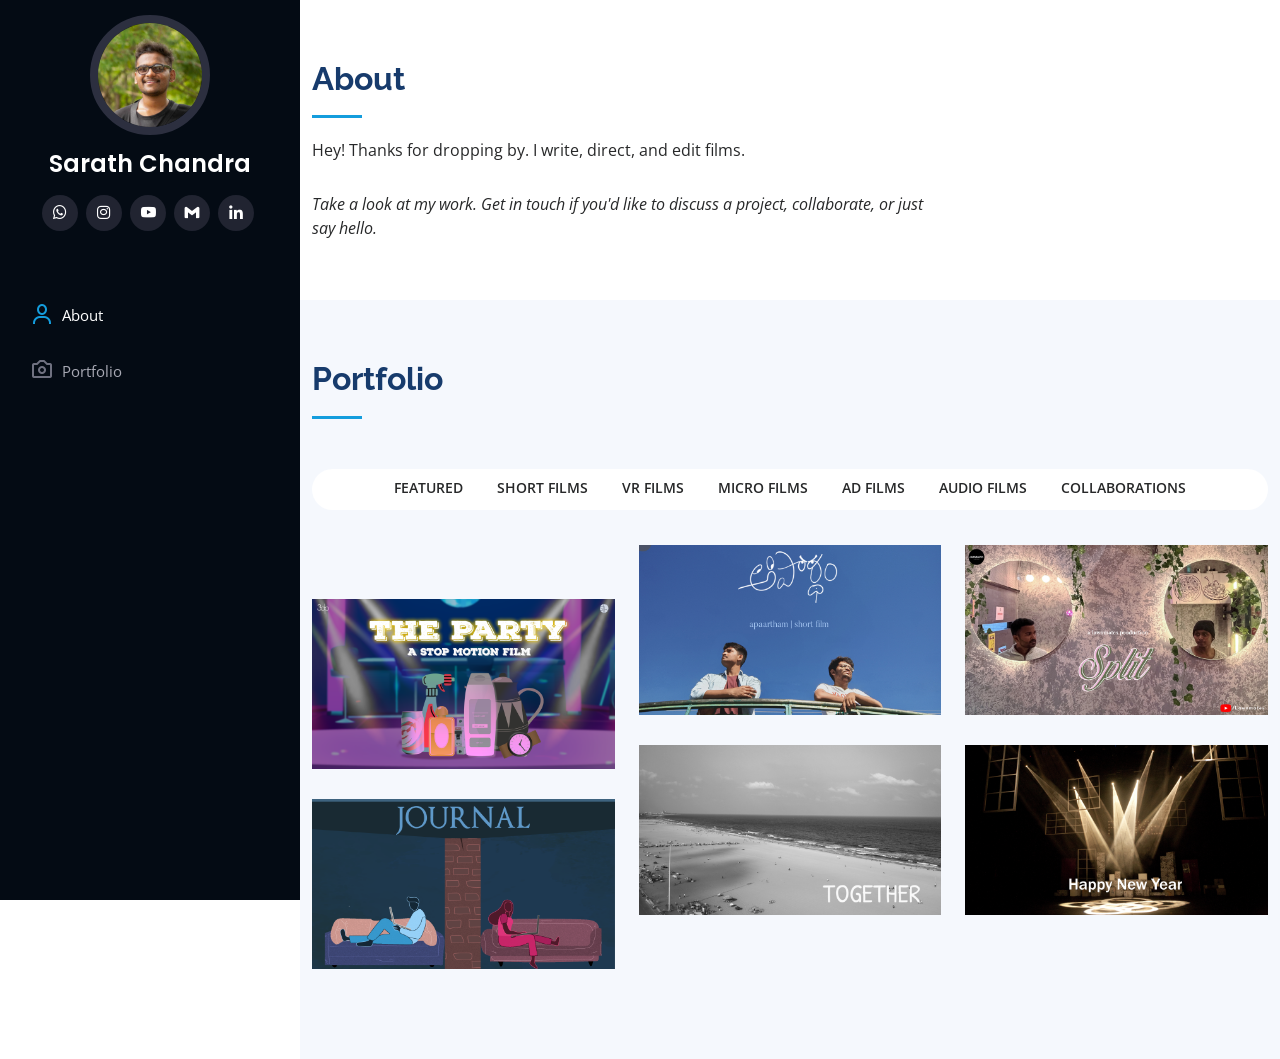
==== commit 20cab2ac: "Update index.html" ====
--- a/index.html
+++ b/index.html
@@ -103,7 +103,9 @@
          </div>
 
         <ul id="portfolio-flters">
-          <li data-filter=".filter-featured" class="filter-active">Featured</li>
+          <!-- <li data-filter=".filter-featured" class="filter-active">Featured</li> -->
+
+          <li data-filter=".filter-featured">Featured</li>
           <li data-filter=".filter-short">Short Films</li>
           <li data-filter=".filter-vr">VR Films</li>
           <li data-filter=".filter-micro">Micro Films</li>
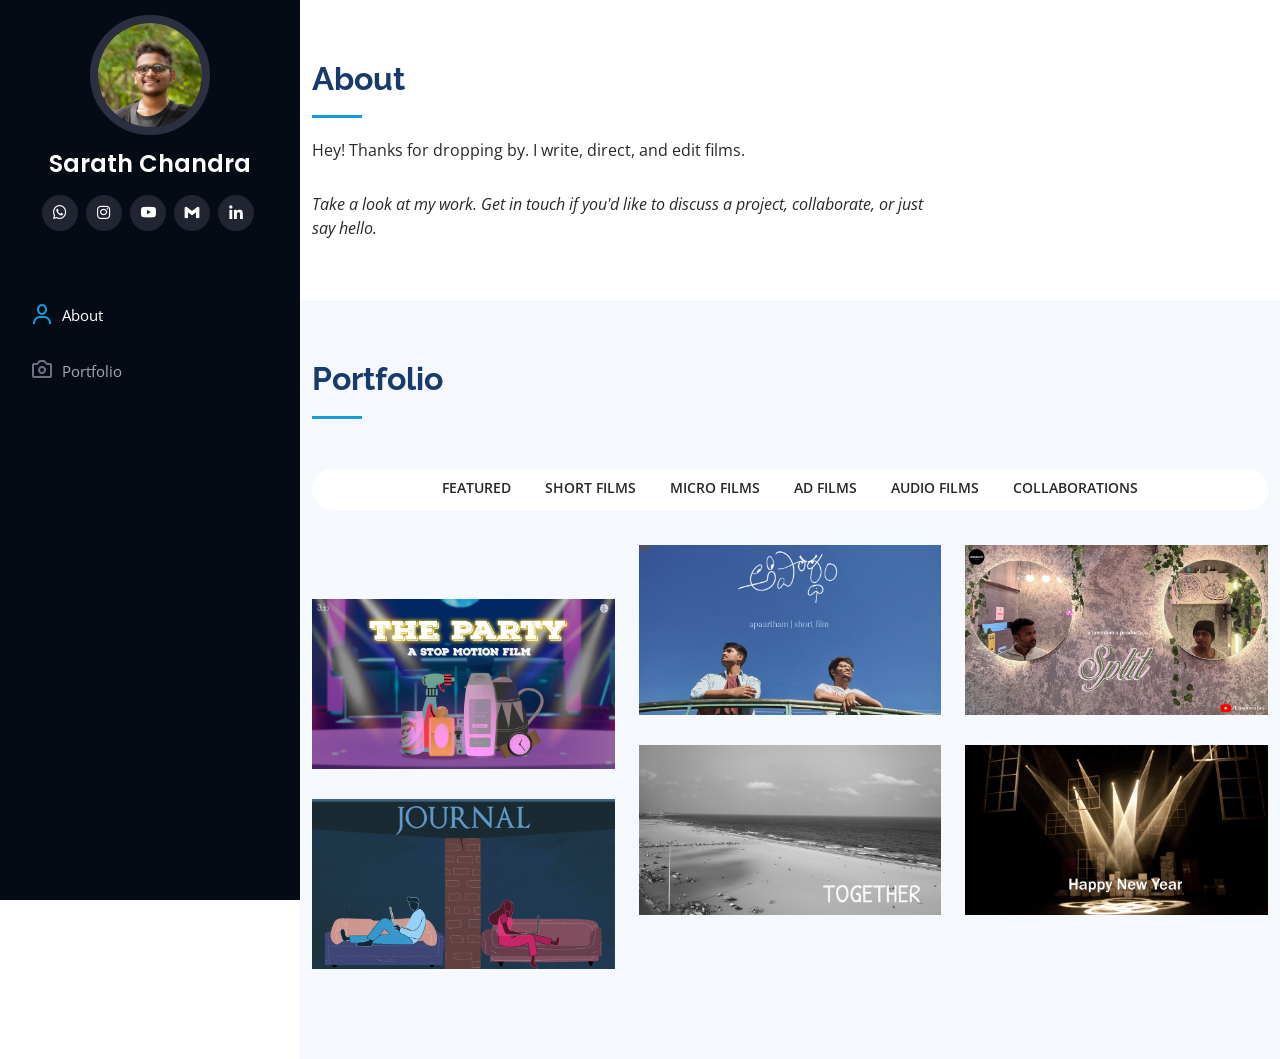
==== commit 55a3713d: "Updated portfolio" ====
--- a/index.html
+++ b/index.html
@@ -107,7 +107,9 @@
 
           <li data-filter=".filter-featured">Featured</li>
           <li data-filter=".filter-short">Short Films</li>
-          <li data-filter=".filter-vr">VR Films</li>
+
+          <!-- <li data-filter=".filter-vr">VR Films</li> -->
+          
           <li data-filter=".filter-micro">Micro Films</li>
           <li data-filter=".filter-ad">Ad Films</li>
           <li data-filter=".filter-audio">Audio Films</li>
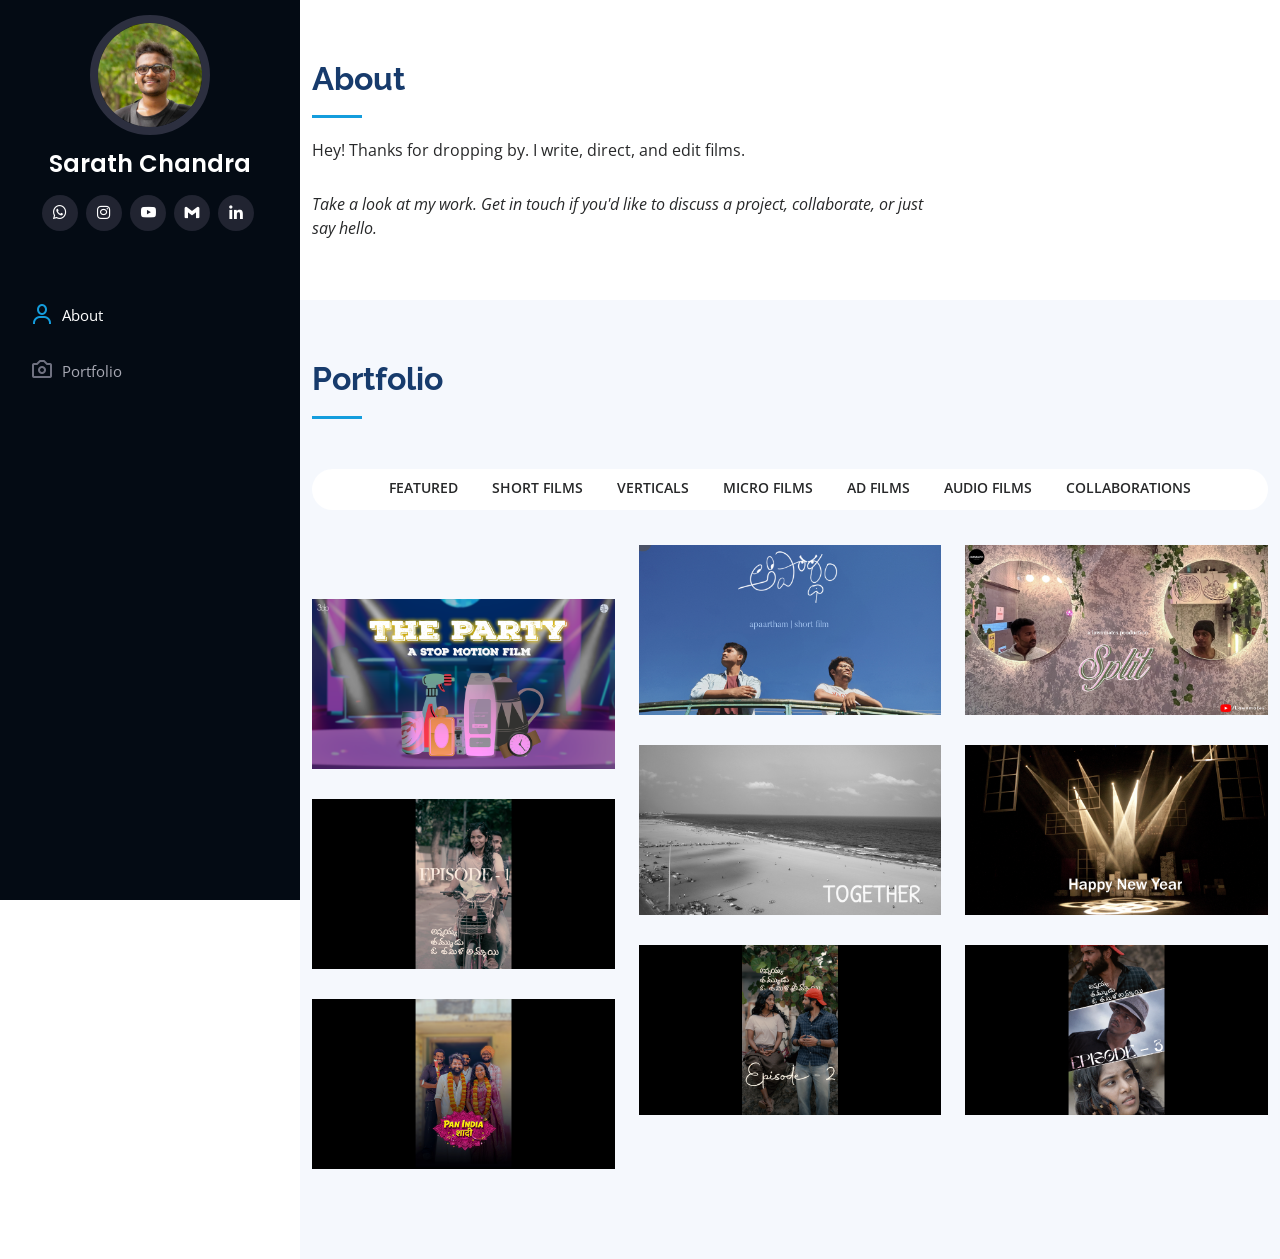
==== commit f9f1b60e: "." ====
--- a/index.html
+++ b/index.html
@@ -110,10 +110,12 @@
 
           <!-- <li data-filter=".filter-vr">VR Films</li> -->
           
+          <li data-filter=".filter-verticals">Verticals</li>
           <li data-filter=".filter-micro">Micro Films</li>
           <li data-filter=".filter-ad">Ad Films</li>
           <li data-filter=".filter-audio">Audio Films</li>
           <li data-filter=".filter-collab">Collaborations</li>
+
         </ul>
         
         <div class="row portfolio-container" data-aos="fade-up" data-aos-delay="100">
@@ -148,7 +150,7 @@
               <img src="img/17.splitposter.png" class="img-fluid" alt="">
               <div class="portfolio-links">
                 <a href="img/17.split2.png"data-gallery="portfolioGallery" class="portfolio-lightbox"><i class="bx bx-info-circle"></i></a>
-                <a href="https://drive.google.com/file/d/1t9j_bDFyWEEx2SCdiOYQ45UoPZ-ipkiC/view?usp=sharing" target="_blank" title="Play"><i class="bx bx-play"></i></a>
+                <a href="https://youtu.be/wRiD1ZuIEbo" target="_blank" title="Play"><i class="bx bx-play"></i></a>
               </div>
             </div>
           </div>
@@ -291,6 +293,54 @@
             </div>
           </div>
 
+         <!-- Verticals -->
+          <!-- Annayya Thammudu Oo Tamil Amayi Vertical Series Ep 1 -->
+          <div class="col-lg-4 col-md-6 portfolio-item filter-featured filter-verticals">
+            <div class="portfolio-wrap">
+              <img src="img\ATT_EP1_POSTER.png" class="img-fluid" alt="">
+                <div class="portfolio-links">
+                    <a href="img\7.journal2.png" data-gallery="portfolioGallery" class="portfolio-lightbox"><i class="bx bx-info-circle"></i></a>
+                    <a href="https://www.instagram.com/reel/DeUJFCSBCNv/?cplk=MzRlODBiNWFlZA==&srtk=MzRlODBiNWFlZA==" target="_blank" title="Play"><i class="bx bx-play"></i></a>
+               </div>
+                </div>
+            </div>
+          
+
+          <!-- Annayya Thammudu Oo Tamil Amayi Vertical Series ep 2 -->
+          <div class="col-lg-4 col-md-6 portfolio-item filter-featured filter-verticals">
+            <div class="portfolio-wrap">
+              <img src="img\ATT_EP2_POSTER.png" class="img-fluid" alt="">
+                <div class="portfolio-links">
+                    <a href="img\7.journal2.png" data-gallery="portfolioGallery" class="portfolio-lightbox"><i class="bx bx-info-circle"></i></a>
+                    <a href="https://www.instagram.com/reel/Dejl0Uqh_0I/?mdxt=MzRlODBiNWFlZA==&srtk=MzRlODBiNWFlZA==" target="_blank" title="Play"><i class="bx bx-play"></i></a>
+                </div>
+            </div>
+          </div>
+         
+
+          <!-- Annayya Thammudu Oo Tamil Amayi Vertical Series ep 3 -->
+          <div class="col-lg-4 col-md-6 portfolio-item filter-featured filter-verticals">
+            <div class="portfolio-wrap">
+              <img src="img\ATT_EP3_POSTER.png" class="img-fluid" alt="">
+                <div class="portfolio-links">
+                    <a href="img\7.journal2.png" data-gallery="portfolioGallery" class="portfolio-lightbox"><i class="bx bx-info-circle"></i></a>
+                    <a href="https://www.instagram.com/reel/De1nVueBC1x/?exln=MzRlODBiNWFlZA==&srtk=MzRlODBiNWFlZA==" target="_blank" title="Play"><i class="bx bx-play"></i></a>
+                </div>
+            </div>
+          </div>
+         
+
+          <!-- Pan India Shaadi - Vertical Film -->
+           <div class="col-lg-4 col-md-6 portfolio-item filter-featured filter-verticals">
+            <div class="portfolio-wrap">
+              <img src="img\PAN_INDIA_SHAADI_POSTER.png" class="img-fluid" alt="">
+                <div class="portfolio-links">
+                    <a href="img\7.journal2.png" data-gallery="portfolioGallery" class="portfolio-lightbox"><i class="bx bx-info-circle"></i></a>
+                    <a href="https://www.instagram.com/reel/De1nVueBC1x/?exln=MzRlODBiNWFlZA==&srtk=MzRlODBiNWFlZA==" target="_blank" title="Play"><i class="bx bx-play"></i></a>
+                </div>
+            </div>
+          </div>
+
         <!-- Collabs -->
 
           <!-- Night Walk Chemistry Teaser - Editor -->
@@ -349,7 +399,7 @@
           </div>
 
           <!-- 7. Journal - Short Film - Writer and Editor -->
-          <div class="col-lg-4 col-md-6 portfolio-item filter-featured filter-collab">
+          <div class="col-lg-4 col-md-6 portfolio-item filter-collab">
             <div class="portfolio-wrap">
               <img src="img\7.journalposter.png" class="img-fluid" alt="">
               <div class="portfolio-links">
@@ -358,6 +408,7 @@
               </div>
             </div>
           </div>
+
 
         <!-- Commented -->
           <!--2022 ks ori-->
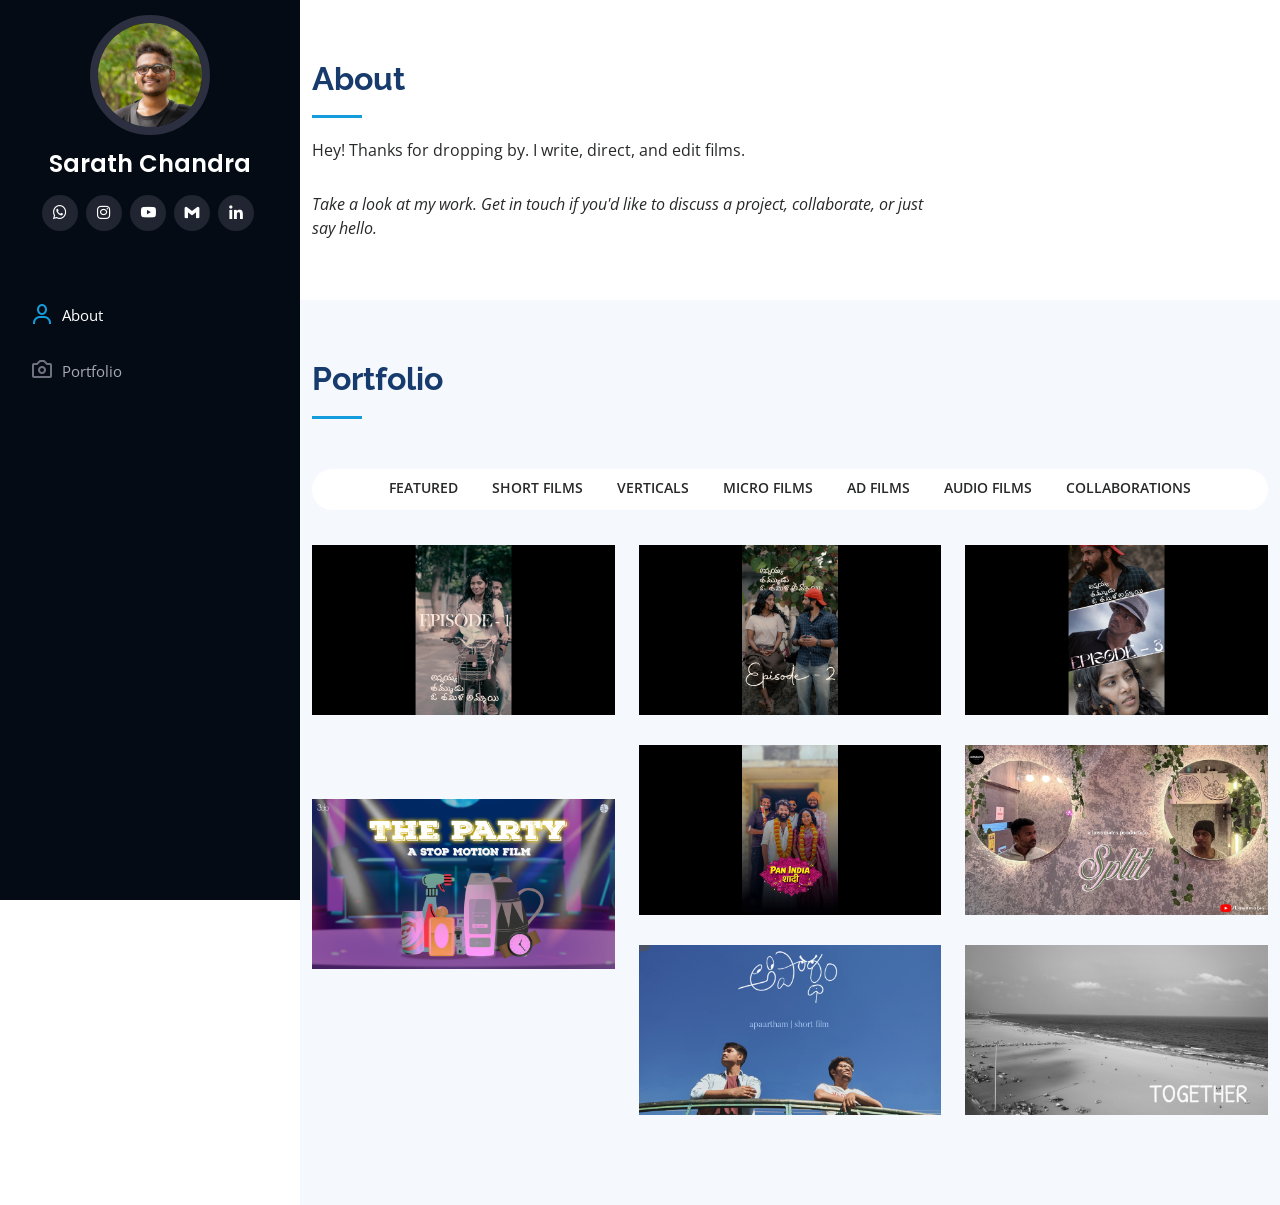
==== commit 5c2fe7d4: "Update index.html" ====
--- a/index.html
+++ b/index.html
@@ -123,7 +123,7 @@
         <!-- Short Films -->
 
           <!-- 23. Kidnapped - Short Film -->
-          <div class="col-lg-4 col-md-6 portfolio-item filter-featured filter-short">
+          <div class="col-lg-4 col-md-6 portfolio-item filter-featured filter-short" data-featured-id="kidnappedposter.png">
             <div class="portfolio-wrap">
               <img src="img\kidnappedposter.png" class="img-fluid" alt="">
               <div class="portfolio-links">
@@ -134,7 +134,7 @@
           </div>
 
           <!-- 15. Apaartham - Short Film -->
-          <div class="col-lg-4 col-md-6 portfolio-item filter-featured filter-short">
+          <div class="col-lg-4 col-md-6 portfolio-item filter-featured filter-short" data-featured-id="15.apaarthamposter.png">
             <div class="portfolio-wrap">
               <img src="img\15.apaarthamposter.png" class="img-fluid" alt="">
               <div class="portfolio-links">
@@ -145,7 +145,7 @@
           </div>
 
           <!-- 17. Split - Short Film -->
-          <div class="col-lg-4 col-md-6 portfolio-item filter-featured filter-short">
+          <div class="col-lg-4 col-md-6 portfolio-item filter-featured filter-short" data-featured-id="17.splitposter.png">
             <div class="portfolio-wrap">
               <img src="img/17.splitposter.png" class="img-fluid" alt="">
               <div class="portfolio-links">
@@ -180,7 +180,7 @@
         <!-- Micro Films -->
 
           <!-- 18. The Party - Micro Film -->
-          <div class="col-lg-4 col-md-6 portfolio-item filter-featured filter-micro">
+          <div class="col-lg-4 col-md-6 portfolio-item filter-featured filter-micro" data-featured-id="18.theparty_updatedposter.png">
             <div class="portfolio-wrap">
               <img src="img/18.theparty_updatedposter.png" class="img-fluid" alt="">
               <div class="portfolio-links">
@@ -202,7 +202,7 @@
           </div>
 
           <!-- 12. Together - Micro Film -->
-          <div class="col-lg-4 col-md-6 portfolio-item filter-featured filter-micro">
+          <div class="col-lg-4 col-md-6 portfolio-item filter-featured filter-micro" data-featured-id="12.togetherposter.png">
             <div class="portfolio-wrap">
               <img src="img\12.togetherposter.png" class="img-fluid" alt="">
               <div class="portfolio-links">
@@ -283,7 +283,7 @@
         <!-- Audio Films -->
 
           <!-- 8. Happy New Year - Audio Film -->
-          <div class="col-lg-4 col-md-6 portfolio-item filter-featured filter-audio">
+          <div class="col-lg-4 col-md-6 portfolio-item filter-audio" data-featured-id="8.happynewyearposter.png">
             <div class="portfolio-wrap">
               <img src="img\8.happynewyearposter.png" class="img-fluid" alt="">
               <div class="portfolio-links">
@@ -295,7 +295,7 @@
 
          <!-- Verticals -->
           <!-- Annayya Thammudu Oo Tamil Amayi Vertical Series Ep 1 -->
-          <div class="col-lg-4 col-md-6 portfolio-item filter-featured filter-verticals">
+          <div class="col-lg-4 col-md-6 portfolio-item filter-featured filter-verticals" data-featured-id="ATT_EP1_POSTER.png">
             <div class="portfolio-wrap">
               <img src="img\ATT_EP1_POSTER.png" class="img-fluid" alt="">
                 <div class="portfolio-links">
@@ -307,7 +307,7 @@
           
 
           <!-- Annayya Thammudu Oo Tamil Amayi Vertical Series ep 2 -->
-          <div class="col-lg-4 col-md-6 portfolio-item filter-featured filter-verticals">
+          <div class="col-lg-4 col-md-6 portfolio-item filter-featured filter-verticals" data-featured-id="ATT_EP2_POSTER.png">
             <div class="portfolio-wrap">
               <img src="img\ATT_EP2_POSTER.png" class="img-fluid" alt="">
                 <div class="portfolio-links">
@@ -319,7 +319,7 @@
          
 
           <!-- Annayya Thammudu Oo Tamil Amayi Vertical Series ep 3 -->
-          <div class="col-lg-4 col-md-6 portfolio-item filter-featured filter-verticals">
+          <div class="col-lg-4 col-md-6 portfolio-item filter-featured filter-verticals" data-featured-id="ATT_EP3_POSTER.png">
             <div class="portfolio-wrap">
               <img src="img\ATT_EP3_POSTER.png" class="img-fluid" alt="">
                 <div class="portfolio-links">
@@ -331,7 +331,7 @@
          
 
           <!-- Pan India Shaadi - Vertical Film -->
-           <div class="col-lg-4 col-md-6 portfolio-item filter-featured filter-verticals">
+           <div class="col-lg-4 col-md-6 portfolio-item filter-featured filter-verticals" data-featured-id="PAN_INDIA_SHAADI_POSTER.png">
             <div class="portfolio-wrap">
               <img src="img\PAN_INDIA_SHAADI_POSTER.png" class="img-fluid" alt="">
                 <div class="portfolio-links">
@@ -678,6 +678,62 @@
   <script src="assets/vendor/php-email-form/validate.js"></script>
 
   <!-- Template Main JS File -->
+
+  <!--
+    FEATURED PORTFOLIO ORDER
+    Change the order of these filenames to change the order in the Featured filter.
+    The first filename appears first. Keep each filename exactly as shown.
+    Any Featured item not listed here will automatically be appended at the end.
+  -->
+  <script>
+        const featuredOrder = [
+      "ATT_EP1_POSTER.png", // Annayya Thammudu Oo Tamil Ammayi - Episode 1
+      "ATT_EP2_POSTER.png", // Annayya Thammudu Oo Tamil Ammayi - Episode 2
+      "ATT_EP3_POSTER.png", // Annayya Thammudu Oo Tamil Ammayi - Episode 3
+      "kidnappedposter.png", // Kidnapped
+      "PAN_INDIA_SHAADI_POSTER.png", // Pan India Shaadi
+      "17.splitposter.png", // Split
+      "18.theparty_updatedposter.png", // The Party
+      "15.apaarthamposter.png", // Apaartham
+      "12.togetherposter.png", // Together
+    ];
+
+    (function arrangeFeaturedCards() {
+      const container = document.querySelector(".portfolio-container");
+      if (!container) return;
+
+      const featuredCards = Array.from(
+        container.querySelectorAll(".portfolio-item.filter-featured")
+      );
+
+      const cardById = new Map(
+        featuredCards.map(card => [card.dataset.featuredId, card])
+      );
+
+      // Follow the array order; append any newly added Featured cards automatically.
+      const orderedCards = featuredOrder
+        .map(filename => cardById.get(filename))
+        .filter(Boolean);
+
+      featuredCards.forEach(card => {
+        if (!orderedCards.includes(card)) orderedCards.push(card);
+      });
+
+      // Reorder the Featured cards in the DOM before main.js initializes Isotope.
+      // This preserves the positions of all non-Featured cards.
+      const originalChildren = Array.from(container.children);
+      let featuredIndex = 0;
+
+      originalChildren.forEach((element, index) => {
+        if (element.classList.contains("filter-featured")) {
+          originalChildren[index] = orderedCards[featuredIndex++];
+        }
+      });
+
+      originalChildren.forEach(element => container.appendChild(element));
+    })();
+  </script>
+
   <script src="main.js"></script>
 
 </body>
